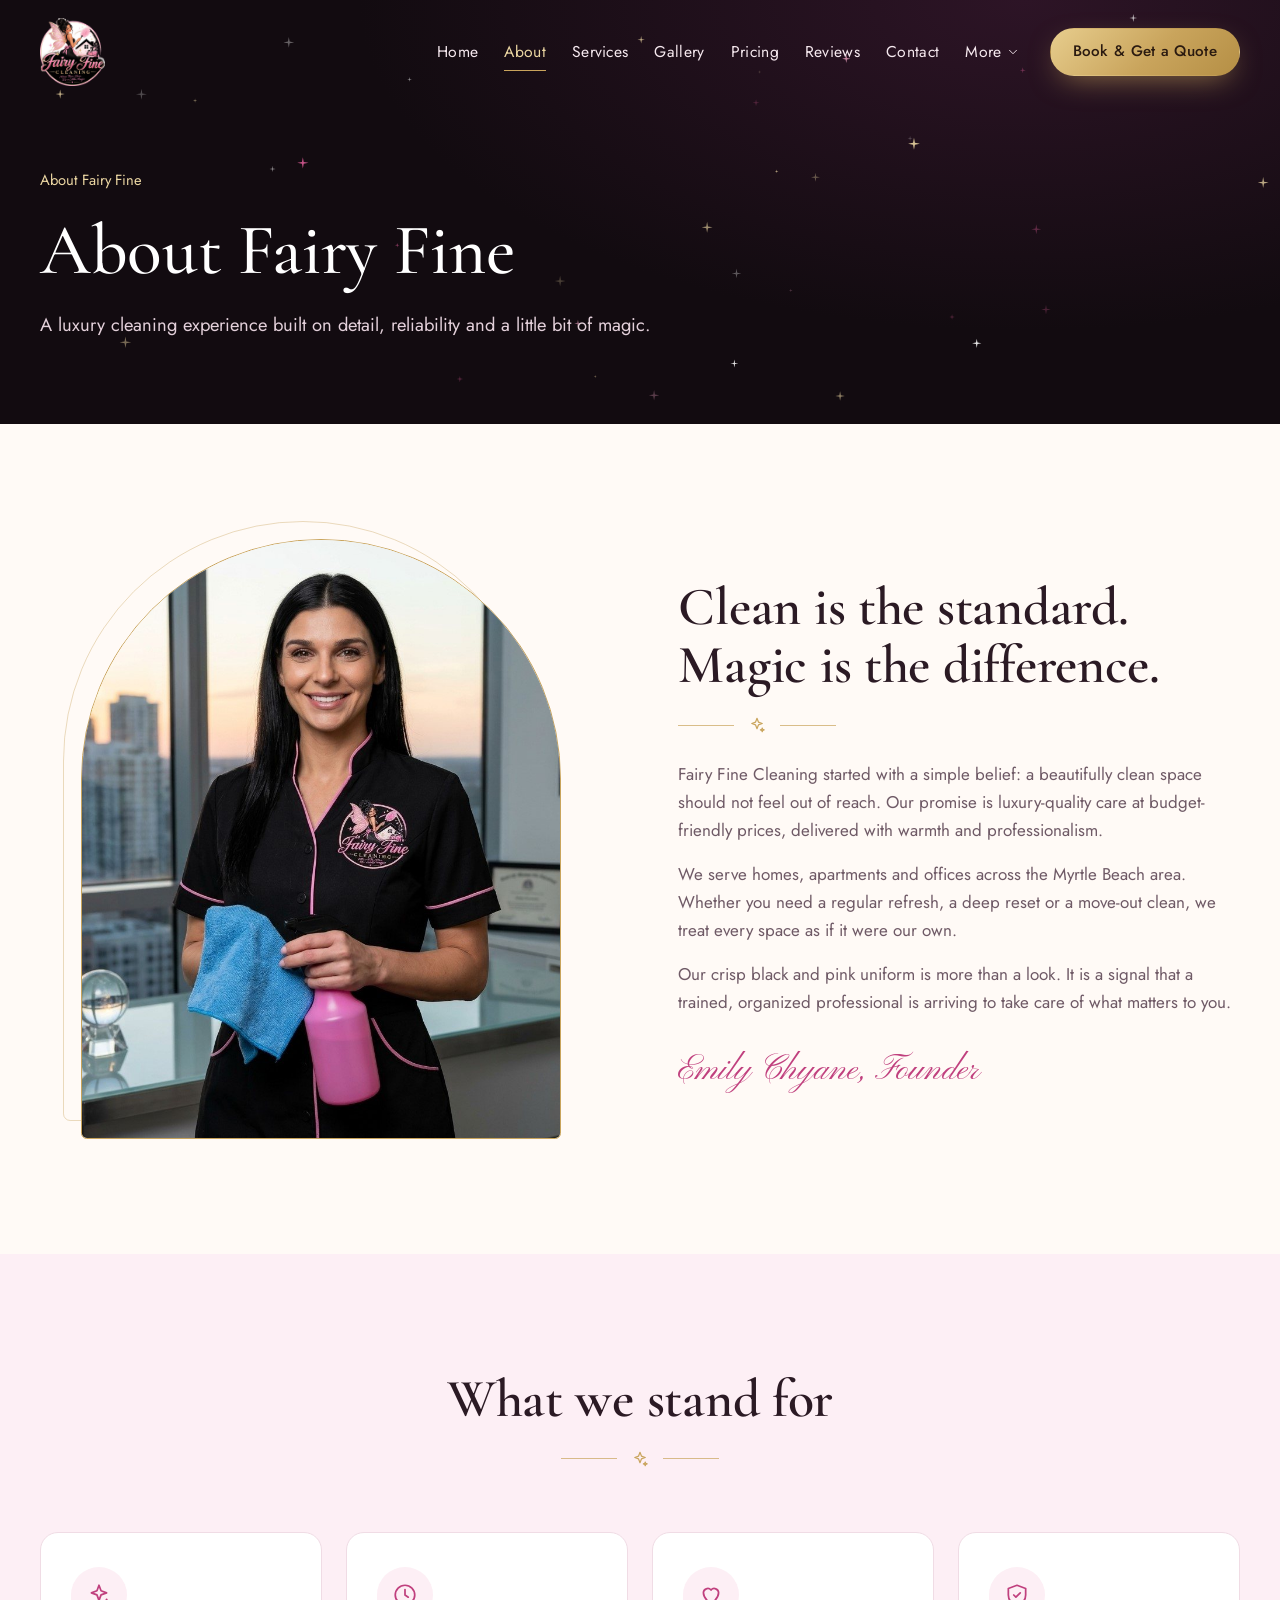
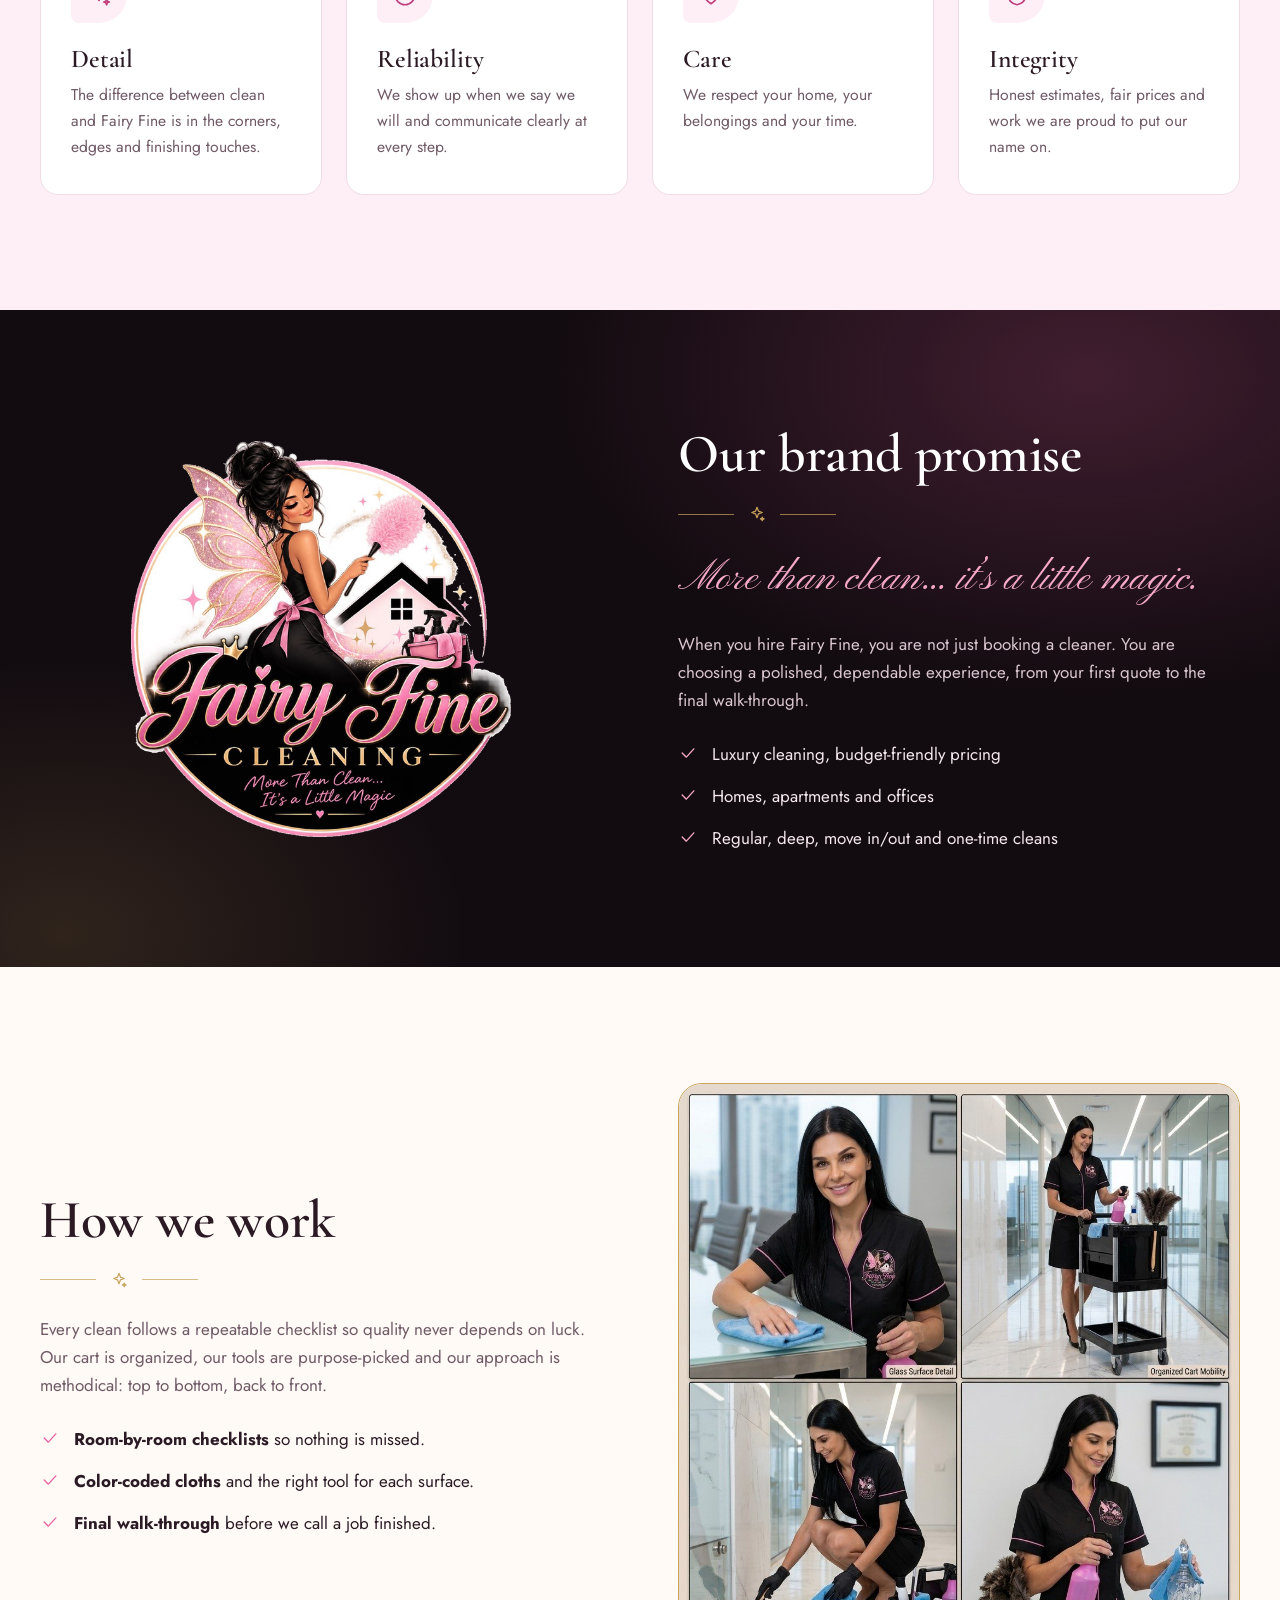
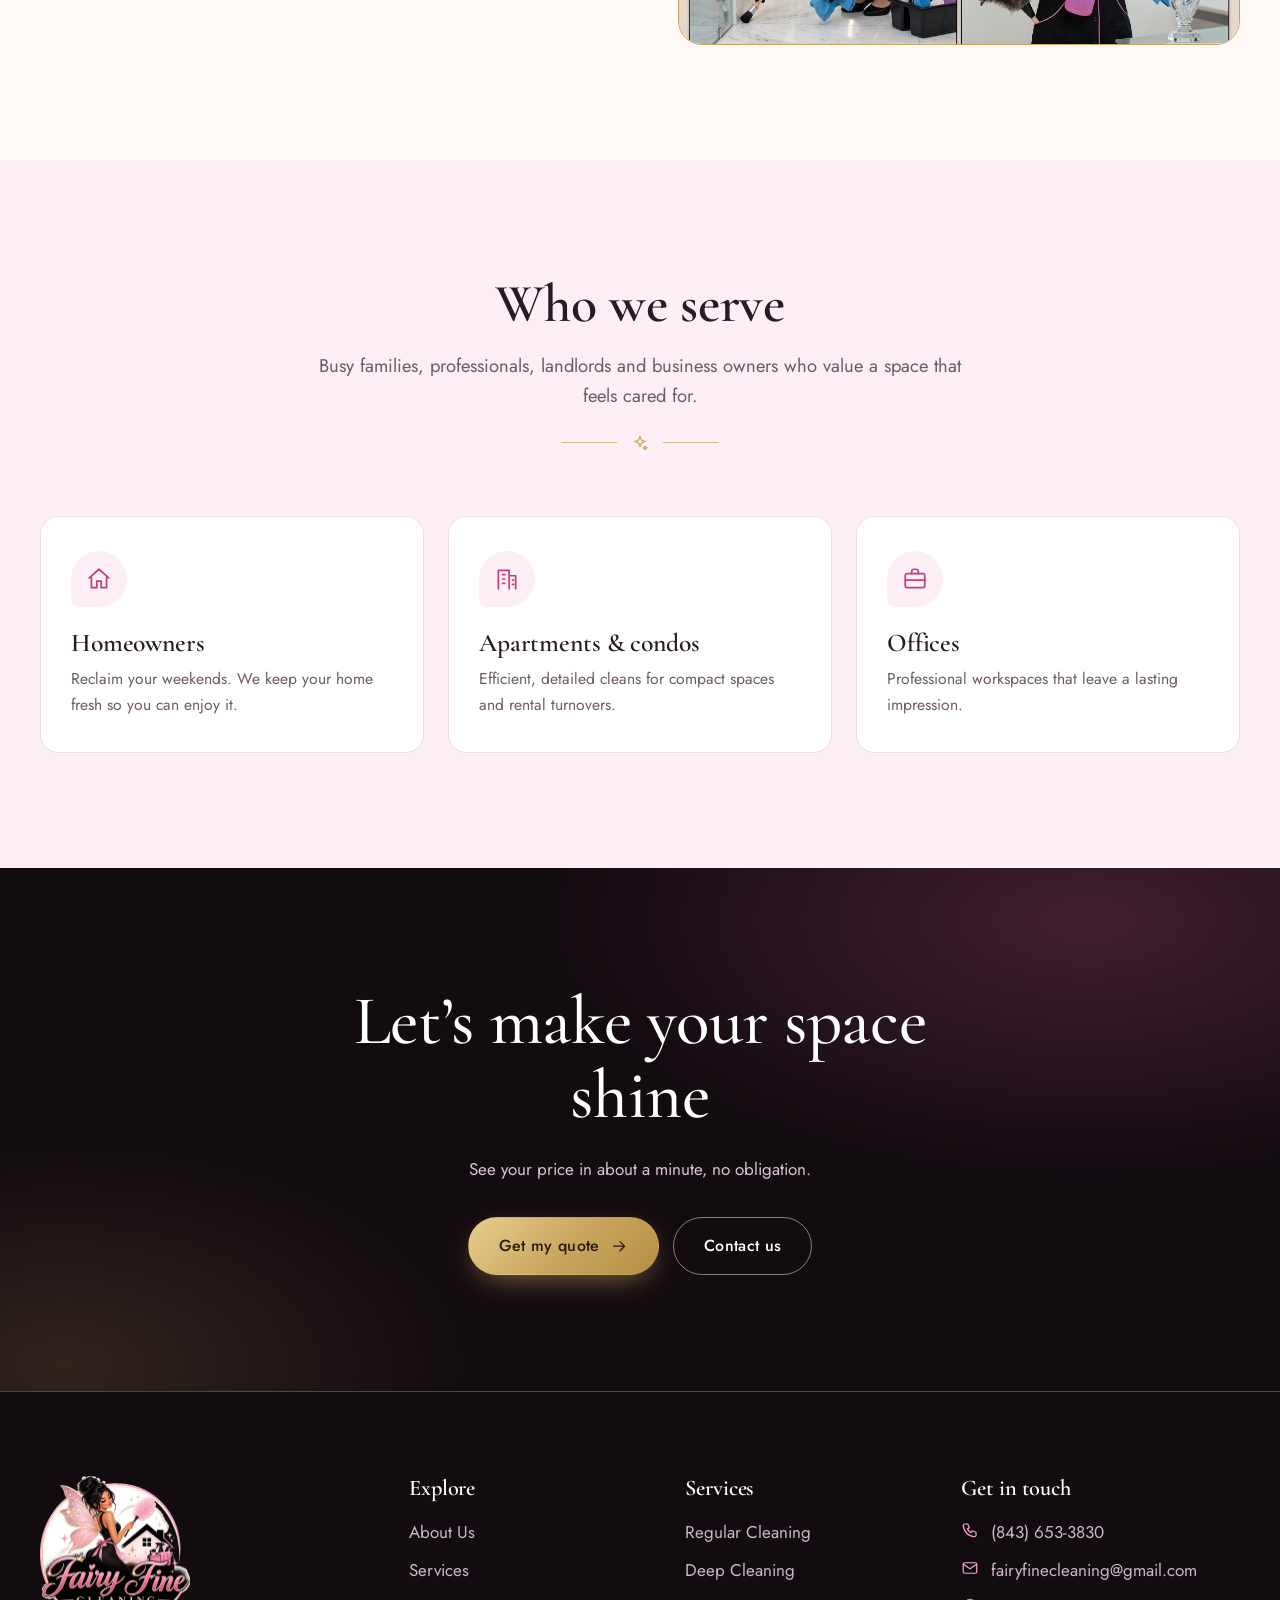
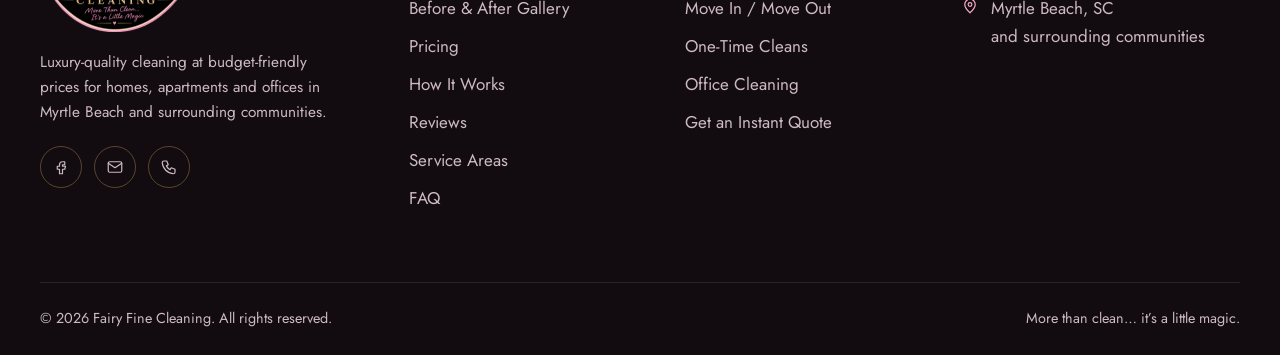
==== about.html @ acd3f6d1 "Built all pages and stles" ====
<!doctype html>
<html lang="en">
  <head>
    <meta charset="utf-8" />
    <meta
      name="viewport"
      content="width=device-width, initial-scale=1"
    />
    <title>
      About Us | Fairy Fine Cleaning, Myrtle Beach
    </title>
    <meta
      name="description"
      content="Meet Fairy Fine Cleaning: a detail-driven, luxury-quality cleaning company serving Myrtle Beach homes, apartments and offices at budget-friendly prices."
    />
    <meta
      name="theme-color"
      content="#120b10"
    />
    <meta
      property="og:title"
      content="About Us | Fairy Fine Cleaning, Myrtle Beach"
    />
    <meta
      property="og:description"
      content="Meet Fairy Fine Cleaning: a detail-driven, luxury-quality cleaning company serving Myrtle Beach homes, apartments and offices at budget-friendly prices."
    />
    <meta
      property="og:type"
      content="website"
    />
    <meta
      property="og:image"
      content="assets/images/logo.png"
    />
    <link
      rel="icon"
      type="image/png"
      href="assets/images/favicon.png"
    />
    <link
      rel="preconnect"
      href="https://fonts.googleapis.com"
    />
    <link
      rel="preconnect"
      href="https://fonts.gstatic.com"
      crossorigin
    />
    <link
      href="https://fonts.googleapis.com/css2?family=Cormorant+Garamond:ital,wght@0,500;0,600;0,700;1,500&family=Jost:wght@300;400;500&family=Pinyon+Script&display=swap"
      rel="stylesheet"
    />
    <link
      rel="stylesheet"
      href="css/styles.css"
    />
    <script>
      document.documentElement.classList.add("js");
    </script>
  </head>
  <body class="page-about">
    <a
      class="skip"
      href="#main"
      >Skip to content</a
    >
    <header class="site-header">
      <div class="container nav-wrap">
        <a
          class="brand"
          href="index.html"
          aria-label="Fairy Fine Cleaning — home"
          ><img
            src="assets/images/logo.png"
            alt="Fairy Fine Cleaning logo"
            width="68"
            height="71"
        /></a>
        <button
          class="nav-toggle"
          aria-expanded="false"
          aria-controls="site-nav"
          aria-label="Open menu"
        >
          <span></span><span></span><span></span>
        </button>
        <nav
          class="nav"
          id="site-nav"
          aria-label="Main"
        >
          <ul class="nav__list">
            <li><a href="index.html">Home</a></li>
            <li>
              <a
                href="about.html"
                aria-current="page"
                >About</a
              >
            </li>
            <li><a href="services.html">Services</a></li>
            <li><a href="gallery.html">Gallery</a></li>
            <li><a href="pricing.html">Pricing</a></li>
            <li><a href="reviews.html">Reviews</a></li>
            <li><a href="contact.html">Contact</a></li>
            <li class="has-sub">
              <button
                class="nav__more-btn"
                type="button"
                aria-haspopup="true"
              >
                More
                <svg
                  class="ico"
                  viewBox="0 0 24 24"
                  fill="none"
                  stroke="currentColor"
                  stroke-width="1.6"
                  stroke-linecap="round"
                  stroke-linejoin="round"
                  aria-hidden="true"
                >
                  <path d="M6 9l6 6 6-6" />
                </svg>
              </button>
              <ul class="submenu">
                <li>
                  <a href="process.html">How It Works</a>
                </li>
                <li>
                  <a href="areas.html">Service Areas</a>
                </li>
                <li><a href="faq.html">FAQ</a></li>
              </ul>
            </li>
          </ul>
          <a
            class="btn btn--gold btn--sm"
            href="book-quote.html"
            >Book &amp; Get a Quote</a
          >
        </nav>
      </div>
    </header>
    <main id="main">
      <section class="page-hero">
        <canvas
          class="sparkles"
          aria-hidden="true"
        ></canvas>
        <div class="container">
          <nav
            class="crumbs"
            aria-label="Breadcrumb"
          >
            <span>About Fairy Fine</span>
          </nav>
          <h1>About Fairy Fine</h1>
          <p>
            A luxury cleaning experience built on detail,
            reliability and a little bit of magic.
          </p>
        </div>
      </section>

      <!-- Story -->
      <section class="section section--ivory">
        <div class="container split">
          <div
            class="arch-wrap"
            data-reveal
          >
            <div class="arch">
              <img
                src="assets/images/ceo-spray.jpg"
                alt="Fairy Fine Cleaning founder smiling, holding a microfiber cloth and spray bottle"
                loading="lazy"
                width="1024"
                height="1024"
              />
            </div>
          </div>
          <div data-reveal>
            <h2>
              Clean is the standard. Magic is the
              difference.
            </h2>
            <div class="flourish">
              <svg
                class="ico"
                viewBox="0 0 24 24"
                fill="none"
                stroke="currentColor"
                stroke-width="1.6"
                stroke-linecap="round"
                stroke-linejoin="round"
                aria-hidden="true"
              >
                <path
                  d="M12 3l1.9 5.1L19 10l-5.1 1.9L12 17l-1.9-5.1L5 10l5.1-1.9L12 3z"
                />
                <path
                  d="M19 16l.7 1.8 1.8.7-1.8.7L19 21l-.7-1.8-1.8-.7 1.8-.7L19 16z"
                />
              </svg>
            </div>
            <div
              class="prose"
              style="margin-top: 26px"
            >
              <p>
                Fairy Fine Cleaning started with a simple
                belief: a beautifully clean space should not
                feel out of reach. Our promise is
                luxury-quality care at budget-friendly
                prices, delivered with warmth and
                professionalism.
              </p>
              <p>
                We serve homes, apartments and offices
                across the Myrtle Beach area. Whether you
                need a regular refresh, a deep reset or a
                move-out clean, we treat every space as if
                it were our own.
              </p>
              <p>
                Our crisp black and pink uniform is more
                than a look. It is a signal that a trained,
                organized professional is arriving to take
                care of what matters to you.
              </p>
            </div>
            <p
              class="script"
              style="
                font-size: 2.2rem;
                color: var(--pink-deep);
                margin-top: 26px;
              "
            >
              Emily Chyane, Founder
            </p>
          </div>
        </div>
      </section>

      <!-- Values -->
      <section class="section section--blush">
        <div class="container">
          <div
            class="section__head section__head--center"
            data-reveal
          >
            <h2>What we stand for</h2>
            <div class="flourish">
              <svg
                class="ico"
                viewBox="0 0 24 24"
                fill="none"
                stroke="currentColor"
                stroke-width="1.6"
                stroke-linecap="round"
                stroke-linejoin="round"
                aria-hidden="true"
              >
                <path
                  d="M12 3l1.9 5.1L19 10l-5.1 1.9L12 17l-1.9-5.1L5 10l5.1-1.9L12 3z"
                />
                <path
                  d="M19 16l.7 1.8 1.8.7-1.8.7L19 21l-.7-1.8-1.8-.7 1.8-.7L19 16z"
                />
              </svg>
            </div>
          </div>
          <div class="grid grid--4">
            <div
              class="card"
              data-reveal
            >
              <div class="icon-chip">
                <svg
                  class="ico"
                  viewBox="0 0 24 24"
                  fill="none"
                  stroke="currentColor"
                  stroke-width="1.6"
                  stroke-linecap="round"
                  stroke-linejoin="round"
                  aria-hidden="true"
                >
                  <path
                    d="M12 3l1.9 5.1L19 10l-5.1 1.9L12 17l-1.9-5.1L5 10l5.1-1.9L12 3z"
                  />
                  <path
                    d="M19 16l.7 1.8 1.8.7-1.8.7L19 21l-.7-1.8-1.8-.7 1.8-.7L19 16z"
                  />
                </svg>
              </div>
              <h3>Detail</h3>
              <p>
                The difference between clean and Fairy Fine
                is in the corners, edges and finishing
                touches.
              </p>
            </div>
            <div
              class="card"
              data-reveal
            >
              <div class="icon-chip">
                <svg
                  class="ico"
                  viewBox="0 0 24 24"
                  fill="none"
                  stroke="currentColor"
                  stroke-width="1.6"
                  stroke-linecap="round"
                  stroke-linejoin="round"
                  aria-hidden="true"
                >
                  <circle
                    cx="12"
                    cy="12"
                    r="9"
                  />
                  <path d="M12 7v5l3 2" />
                </svg>
              </div>
              <h3>Reliability</h3>
              <p>
                We show up when we say we will and
                communicate clearly at every step.
              </p>
            </div>
            <div
              class="card"
              data-reveal
            >
              <div class="icon-chip">
                <svg
                  class="ico"
                  viewBox="0 0 24 24"
                  fill="none"
                  stroke="currentColor"
                  stroke-width="1.6"
                  stroke-linecap="round"
                  stroke-linejoin="round"
                  aria-hidden="true"
                >
                  <path
                    d="M12 20s-7-4.4-7-10a4 4 0 017-2.6A4 4 0 0119 10c0 5.6-7 10-7 10z"
                  />
                </svg>
              </div>
              <h3>Care</h3>
              <p>
                We respect your home, your belongings and
                your time.
              </p>
            </div>
            <div
              class="card"
              data-reveal
            >
              <div class="icon-chip">
                <svg
                  class="ico"
                  viewBox="0 0 24 24"
                  fill="none"
                  stroke="currentColor"
                  stroke-width="1.6"
                  stroke-linecap="round"
                  stroke-linejoin="round"
                  aria-hidden="true"
                >
                  <path
                    d="M12 3l8 3v6c0 5-3.5 8-8 9-4.5-1-8-4-8-9V6l8-3z"
                  />
                  <path d="M9 12l2 2 4-4" />
                </svg>
              </div>
              <h3>Integrity</h3>
              <p>
                Honest estimates, fair prices and work we
                are proud to put our name on.
              </p>
            </div>
          </div>
        </div>
      </section>

      <!-- Promise banner -->
      <section class="section section--dark section--glow">
        <div
          class="container split"
          style="position: relative"
        >
          <div
            data-reveal
            style="text-align: center"
          >
            <img
              src="assets/images/logo.png"
              alt="Fairy Fine Cleaning logo"
              style="
                width: min(380px, 80%);
                margin-inline: auto;
              "
              loading="lazy"
            />
          </div>
          <div data-reveal>
            <h2>Our brand promise</h2>
            <div class="flourish">
              <svg
                class="ico"
                viewBox="0 0 24 24"
                fill="none"
                stroke="currentColor"
                stroke-width="1.6"
                stroke-linecap="round"
                stroke-linejoin="round"
                aria-hidden="true"
              >
                <path
                  d="M12 3l1.9 5.1L19 10l-5.1 1.9L12 17l-1.9-5.1L5 10l5.1-1.9L12 3z"
                />
                <path
                  d="M19 16l.7 1.8 1.8.7-1.8.7L19 21l-.7-1.8-1.8-.7 1.8-.7L19 16z"
                />
              </svg>
            </div>
            <p
              class="script"
              style="
                font-size: 2.6rem;
                color: var(--rose);
                margin: 22px 0 16px;
              "
            >
              More than clean… it’s a little magic.
            </p>
            <div class="prose">
              <p>
                When you hire Fairy Fine, you are not just
                booking a cleaner. You are choosing a
                polished, dependable experience, from your
                first quote to the final walk-through.
              </p>
            </div>
            <ul class="ticks">
              <li>
                <svg
                  class="ico"
                  viewBox="0 0 24 24"
                  fill="none"
                  stroke="currentColor"
                  stroke-width="1.6"
                  stroke-linecap="round"
                  stroke-linejoin="round"
                  aria-hidden="true"
                >
                  <path d="M5 12l5 5 9-10" /></svg
                ><span
                  >Luxury cleaning, budget-friendly
                  pricing</span
                >
              </li>
              <li>
                <svg
                  class="ico"
                  viewBox="0 0 24 24"
                  fill="none"
                  stroke="currentColor"
                  stroke-width="1.6"
                  stroke-linecap="round"
                  stroke-linejoin="round"
                  aria-hidden="true"
                >
                  <path d="M5 12l5 5 9-10" /></svg
                ><span>Homes, apartments and offices</span>
              </li>
              <li>
                <svg
                  class="ico"
                  viewBox="0 0 24 24"
                  fill="none"
                  stroke="currentColor"
                  stroke-width="1.6"
                  stroke-linecap="round"
                  stroke-linejoin="round"
                  aria-hidden="true"
                >
                  <path d="M5 12l5 5 9-10" /></svg
                ><span
                  >Regular, deep, move in/out and one-time
                  cleans</span
                >
              </li>
            </ul>
          </div>
        </div>
      </section>

      <!-- Standards -->
      <section class="section section--ivory">
        <div class="container split">
          <div data-reveal>
            <h2>How we work</h2>
            <div class="flourish">
              <svg
                class="ico"
                viewBox="0 0 24 24"
                fill="none"
                stroke="currentColor"
                stroke-width="1.6"
                stroke-linecap="round"
                stroke-linejoin="round"
                aria-hidden="true"
              >
                <path
                  d="M12 3l1.9 5.1L19 10l-5.1 1.9L12 17l-1.9-5.1L5 10l5.1-1.9L12 3z"
                />
                <path
                  d="M19 16l.7 1.8 1.8.7-1.8.7L19 21l-.7-1.8-1.8-.7 1.8-.7L19 16z"
                />
              </svg>
            </div>
            <div
              class="prose"
              style="margin-top: 26px"
            >
              <p>
                Every clean follows a repeatable checklist
                so quality never depends on luck. Our cart
                is organized, our tools are purpose-picked
                and our approach is methodical: top to
                bottom, back to front.
              </p>
            </div>
            <ul class="ticks">
              <li>
                <svg
                  class="ico"
                  viewBox="0 0 24 24"
                  fill="none"
                  stroke="currentColor"
                  stroke-width="1.6"
                  stroke-linecap="round"
                  stroke-linejoin="round"
                  aria-hidden="true"
                >
                  <path d="M5 12l5 5 9-10" /></svg
                ><span
                  ><b>Room-by-room checklists</b> so nothing
                  is missed.</span
                >
              </li>
              <li>
                <svg
                  class="ico"
                  viewBox="0 0 24 24"
                  fill="none"
                  stroke="currentColor"
                  stroke-width="1.6"
                  stroke-linecap="round"
                  stroke-linejoin="round"
                  aria-hidden="true"
                >
                  <path d="M5 12l5 5 9-10" /></svg
                ><span
                  ><b>Color-coded cloths</b> and the right
                  tool for each surface.</span
                >
              </li>
              <li>
                <svg
                  class="ico"
                  viewBox="0 0 24 24"
                  fill="none"
                  stroke="currentColor"
                  stroke-width="1.6"
                  stroke-linecap="round"
                  stroke-linejoin="round"
                  aria-hidden="true"
                >
                  <path d="M5 12l5 5 9-10" /></svg
                ><span
                  ><b>Final walk-through</b> before we call
                  a job finished.</span
                >
              </li>
            </ul>
          </div>
          <div data-reveal>
            <img
              src="assets/images/team-grid.jpg"
              alt="The Fairy Fine team detailing glass, floors and decor"
              loading="lazy"
              width="1024"
              height="562"
              style="
                border-radius: 24px;
                border: 1px solid var(--gold);
              "
            />
          </div>
        </div>
      </section>

      <!-- Who we serve -->
      <section class="section section--blush">
        <div class="container">
          <div
            class="section__head section__head--center"
            data-reveal
          >
            <h2>Who we serve</h2>
            <p class="lead">
              Busy families, professionals, landlords and
              business owners who value a space that feels
              cared for.
            </p>
            <div class="flourish">
              <svg
                class="ico"
                viewBox="0 0 24 24"
                fill="none"
                stroke="currentColor"
                stroke-width="1.6"
                stroke-linecap="round"
                stroke-linejoin="round"
                aria-hidden="true"
              >
                <path
                  d="M12 3l1.9 5.1L19 10l-5.1 1.9L12 17l-1.9-5.1L5 10l5.1-1.9L12 3z"
                />
                <path
                  d="M19 16l.7 1.8 1.8.7-1.8.7L19 21l-.7-1.8-1.8-.7 1.8-.7L19 16z"
                />
              </svg>
            </div>
          </div>
          <div class="grid grid--3">
            <div
              class="card"
              data-reveal
            >
              <div class="icon-chip">
                <svg
                  class="ico"
                  viewBox="0 0 24 24"
                  fill="none"
                  stroke="currentColor"
                  stroke-width="1.6"
                  stroke-linecap="round"
                  stroke-linejoin="round"
                  aria-hidden="true"
                >
                  <path
                    d="M3 11l9-8 9 8M5 10v10h5v-6h4v6h5V10"
                  />
                </svg>
              </div>
              <h3>Homeowners</h3>
              <p>
                Reclaim your weekends. We keep your home
                fresh so you can enjoy it.
              </p>
            </div>
            <div
              class="card"
              data-reveal
            >
              <div class="icon-chip">
                <svg
                  class="ico"
                  viewBox="0 0 24 24"
                  fill="none"
                  stroke="currentColor"
                  stroke-width="1.6"
                  stroke-linecap="round"
                  stroke-linejoin="round"
                  aria-hidden="true"
                >
                  <path
                    d="M4 21V4h10v17M14 9h6v12M8 8h2M8 12h2M8 16h2M17 13h1M17 17h1"
                  />
                </svg>
              </div>
              <h3>Apartments &amp; condos</h3>
              <p>
                Efficient, detailed cleans for compact
                spaces and rental turnovers.
              </p>
            </div>
            <div
              class="card"
              data-reveal
            >
              <div class="icon-chip">
                <svg
                  class="ico"
                  viewBox="0 0 24 24"
                  fill="none"
                  stroke="currentColor"
                  stroke-width="1.6"
                  stroke-linecap="round"
                  stroke-linejoin="round"
                  aria-hidden="true"
                >
                  <rect
                    x="3"
                    y="7"
                    width="18"
                    height="13"
                    rx="2"
                  />
                  <path
                    d="M9 7V5a2 2 0 012-2h2a2 2 0 012 2v2M3 13h18"
                  />
                </svg>
              </div>
              <h3>Offices</h3>
              <p>
                Professional workspaces that leave a lasting
                impression.
              </p>
            </div>
          </div>
        </div>
      </section>

      <section
        class="section section--dark section--glow cta-band"
      >
        <div
          class="container"
          style="position: relative"
          data-reveal
        >
          <h2>Let’s make your space shine</h2>
          <p>
            See your price in about a minute, no obligation.
          </p>
          <div class="row-btns">
            <a
              class="btn btn--gold"
              href="book-quote.html"
              >Get my quote
              <svg
                class="ico"
                viewBox="0 0 24 24"
                fill="none"
                stroke="currentColor"
                stroke-width="1.6"
                stroke-linecap="round"
                stroke-linejoin="round"
                aria-hidden="true"
              >
                <path d="M5 12h14M13 6l6 6-6 6" /></svg></a
            ><a
              class="btn btn--ghost"
              href="contact.html"
              >Contact us</a
            >
          </div>
        </div>
      </section>
    </main>
    <footer class="site-footer">
      <div class="container footer-grid">
        <div class="footer-brand">
          <img
            src="assets/images/logo.png"
            alt="Fairy Fine Cleaning"
            loading="lazy"
          />
          <p>
            Luxury-quality cleaning at budget-friendly
            prices for homes, apartments and offices in
            Myrtle Beach and surrounding communities.
          </p>
          <div class="social">
            <a
              href="https://www.facebook.com/"
              aria-label="Fairy Fine Cleaning on Facebook"
              target="_blank"
              rel="noopener"
              ><svg
                class="ico"
                viewBox="0 0 24 24"
                fill="none"
                stroke="currentColor"
                stroke-width="1.6"
                stroke-linecap="round"
                stroke-linejoin="round"
                aria-hidden="true"
              >
                <path
                  d="M14 9h3V5h-3a4 4 0 00-4 4v2H7v4h3v6h4v-6h3l1-4h-4V9z"
                /></svg></a
            ><a
              href="mailto:fairyfinecleaning@gmail.com"
              aria-label="Email us"
              ><svg
                class="ico"
                viewBox="0 0 24 24"
                fill="none"
                stroke="currentColor"
                stroke-width="1.6"
                stroke-linecap="round"
                stroke-linejoin="round"
                aria-hidden="true"
              >
                <rect
                  x="3"
                  y="5"
                  width="18"
                  height="14"
                  rx="2"
                />
                <path d="M3 7l9 6 9-6" /></svg></a
            ><a
              href="tel:+18436533830"
              aria-label="Call us"
              ><svg
                class="ico"
                viewBox="0 0 24 24"
                fill="none"
                stroke="currentColor"
                stroke-width="1.6"
                stroke-linecap="round"
                stroke-linejoin="round"
                aria-hidden="true"
              >
                <path
                  d="M5 4h4l2 5-2.5 1.5a11 11 0 005 5L15 13l5 2v4a2 2 0 01-2 2A16 16 0 013 6a2 2 0 012-2z"
                /></svg
            ></a>
          </div>
        </div>
        <div>
          <h4>Explore</h4>
          <ul>
            <li><a href="about.html">About Us</a></li>
            <li><a href="services.html">Services</a></li>
            <li>
              <a href="gallery.html"
                >Before &amp; After Gallery</a
              >
            </li>
            <li><a href="pricing.html">Pricing</a></li>
            <li><a href="process.html">How It Works</a></li>
            <li><a href="reviews.html">Reviews</a></li>
            <li><a href="areas.html">Service Areas</a></li>
            <li><a href="faq.html">FAQ</a></li>
          </ul>
        </div>
        <div>
          <h4>Services</h4>
          <ul>
            <li>
              <a href="services.html#regular"
                >Regular Cleaning</a
              >
            </li>
            <li>
              <a href="services.html#deep">Deep Cleaning</a>
            </li>
            <li>
              <a href="services.html#move"
                >Move In / Move Out</a
              >
            </li>
            <li>
              <a href="services.html#onetime"
                >One-Time Cleans</a
              >
            </li>
            <li>
              <a href="services.html#office"
                >Office Cleaning</a
              >
            </li>
            <li>
              <a href="book-quote.html"
                >Get an Instant Quote</a
              >
            </li>
          </ul>
        </div>
        <div>
          <h4>Get in touch</h4>
          <ul class="footer-contact">
            <li>
              <svg
                class="ico"
                viewBox="0 0 24 24"
                fill="none"
                stroke="currentColor"
                stroke-width="1.6"
                stroke-linecap="round"
                stroke-linejoin="round"
                aria-hidden="true"
              >
                <path
                  d="M5 4h4l2 5-2.5 1.5a11 11 0 005 5L15 13l5 2v4a2 2 0 01-2 2A16 16 0 013 6a2 2 0 012-2z"
                /></svg
              ><a href="tel:+18436533830">(843) 653-3830</a>
            </li>
            <li>
              <svg
                class="ico"
                viewBox="0 0 24 24"
                fill="none"
                stroke="currentColor"
                stroke-width="1.6"
                stroke-linecap="round"
                stroke-linejoin="round"
                aria-hidden="true"
              >
                <rect
                  x="3"
                  y="5"
                  width="18"
                  height="14"
                  rx="2"
                />
                <path d="M3 7l9 6 9-6" /></svg
              ><a href="mailto:fairyfinecleaning@gmail.com"
                >fairyfinecleaning@gmail.com</a
              >
            </li>
            <li>
              <svg
                class="ico"
                viewBox="0 0 24 24"
                fill="none"
                stroke="currentColor"
                stroke-width="1.6"
                stroke-linecap="round"
                stroke-linejoin="round"
                aria-hidden="true"
              >
                <path
                  d="M12 21s7-6.2 7-11a7 7 0 10-14 0c0 4.8 7 11 7 11z"
                />
                <circle
                  cx="12"
                  cy="10"
                  r="2.5"
                /></svg
              ><span
                >Myrtle Beach, SC<br />and surrounding
                communities</span
              >
            </li>
          </ul>
        </div>
      </div>
      <div class="container footer-bottom">
        <span
          >© <span data-year>2026</span> Fairy Fine
          Cleaning. All rights reserved.</span
        ><span>More than clean… it’s a little magic.</span>
      </div>
    </footer>
    <div class="mobile-cta">
      <a
        class="m-call"
        href="tel:+18436533830"
        >Call us</a
      ><a
        class="m-book"
        href="book-quote.html"
        >Get a quote</a
      >
    </div>
    <script src="js/config.js"></script>
    <script src="js/pricing.js"></script>
    <script src="js/main.js"></script>
    <script src="js/hero.js"></script>
  </body>
</html>
---- css/styles.css ----
/* ==========================================================
   FAIRY FINE CLEANING — luxury design system
   Palette taken from the logo: noir, rose pink, champagne gold
   ========================================================== */
:root {
  --noir: #120b10;
  --plum: #1d111a;
  --plum-2: #2b1824;
  --pink: #e8629f;
  --pink-deep: #c0407e;
  --rose: #f6a9c8;
  --blush: #fdeff5;
  --ivory: #fffaf6;
  --gold: #c9a45c;
  --gold-lt: #ecd7a3;
  --ink: #2b1a24;
  --muted: #6f5a66;
  --line: rgba(201, 164, 92, 0.38);
  --f-display:
    "Cormorant Garamond", Georgia, "Times New Roman", serif;
  --f-body:
    "Jost", system-ui, -apple-system, "Segoe UI", sans-serif;
  --f-script: "Pinyon Script", "Brush Script MT", cursive;
  --ease: cubic-bezier(0.2, 0.7, 0.2, 1);
  --radius: 18px;
  --wrap: 1200px;
}

*,
*::before,
*::after {
  box-sizing: border-box;
}
html {
  scroll-behavior: smooth;
  -webkit-text-size-adjust: 100%;
}
body {
  margin: 0;
  font-family: var(--f-body);
  font-size: 17px;
  line-height: 1.65;
  color: var(--ink);
  background: var(--ivory);
  -webkit-font-smoothing: antialiased;
  overflow-x: hidden;
}
body.menu-open {
  overflow: hidden;
}
img,
svg {
  max-width: 100%;
  display: block;
}
a {
  color: inherit;
  text-decoration: none;
}
button,
input,
select,
textarea {
  font: inherit;
  color: inherit;
}
ul,
ol {
  margin: 0;
  padding: 0;
  list-style: none;
}
h1,
h2,
h3,
h4,
p {
  margin: 0;
}
:focus-visible {
  outline: 2px solid var(--gold);
  outline-offset: 3px;
  border-radius: 4px;
}
.skip {
  position: absolute;
  left: -999px;
  top: 8px;
  background: var(--gold);
  color: var(--noir);
  padding: 10px 16px;
  z-index: 300;
  border-radius: 8px;
}
.skip:focus {
  left: 8px;
}
.ico {
  width: 1.35em;
  height: 1.35em;
  flex: none;
}

h1,
h2,
h3,
h4 {
  font-family: var(--f-display);
  font-weight: 600;
  line-height: 1.08;
  letter-spacing: -0.005em;
}
h2 {
  font-size: clamp(2.1rem, 4.2vw, 3.4rem);
}
h3 {
  font-size: clamp(1.4rem, 2vw, 1.75rem);
}
.script {
  font-family: var(--f-script);
  font-weight: 400;
}
.lead {
  font-size: 1.15rem;
  color: var(--muted);
  max-width: 60ch;
}
.container {
  width: min(var(--wrap), 100% - 48px);
  margin-inline: auto;
}

/* ---------- Sections ---------- */
.section {
  padding: clamp(72px, 9vw, 128px) 0;
  position: relative;
}
.section--ivory {
  background: var(--ivory);
}
.section--blush {
  background: var(--blush);
}
.section--dark {
  background: var(--noir);
  color: #f4e8ee;
}
.section--dark .lead,
.section--dark p {
  color: #d9c6d0;
}
.section--dark h2,
.section--dark h3 {
  color: #fff;
}
.section--glow::before {
  content: "";
  position: absolute;
  inset: 0;
  pointer-events: none;
  background:
    radial-gradient(
      60% 70% at 85% 10%,
      rgba(232, 98, 159, 0.22),
      transparent 70%
    ),
    radial-gradient(
      45% 60% at 5% 95%,
      rgba(201, 164, 92, 0.16),
      transparent 70%
    );
}
.section__head {
  max-width: 760px;
  margin-bottom: clamp(36px, 5vw, 64px);
}
.section__head--center {
  margin-inline: auto;
  text-align: center;
}
.section__head--center .lead {
  margin-inline: auto;
}
.section__head h2 + p {
  margin-top: 18px;
}
.flourish {
  display: flex;
  align-items: center;
  gap: 14px;
  margin: 22px 0 0;
  color: var(--gold);
}
.flourish::before,
.flourish::after {
  content: "";
  height: 1px;
  width: 56px;
  background: var(--gold);
  opacity: 0.7;
}
.section__head--center .flourish {
  justify-content: center;
}
.flourish .ico {
  width: 18px;
  height: 18px;
}

/* ---------- Buttons ---------- */
.btn {
  display: inline-flex;
  align-items: center;
  justify-content: center;
  gap: 10px;
  cursor: pointer;
  border: 1px solid transparent;
  padding: 15px 30px;
  border-radius: 999px;
  font-weight: 500;
  letter-spacing: 0.02em;
  font-size: 1rem;
  transition:
    transform 0.3s var(--ease),
    box-shadow 0.3s var(--ease),
    background 0.3s,
    color 0.3s,
    border-color 0.3s;
}
.btn .ico {
  width: 1.15em;
  height: 1.15em;
}
.btn:hover {
  transform: translateY(-2px);
}
.btn--gold {
  background: linear-gradient(
    135deg,
    #e7cd8d,
    var(--gold) 55%,
    #b58f45
  );
  color: #2a1a10;
  box-shadow: 0 10px 30px -10px rgba(201, 164, 92, 0.7);
}
.btn--gold:hover {
  box-shadow: 0 16px 36px -10px rgba(201, 164, 92, 0.9);
}
.btn--pink {
  background: var(--pink);
  color: #fff;
  box-shadow: 0 10px 30px -10px rgba(232, 98, 159, 0.8);
}
.btn--pink:hover {
  background: var(--pink-deep);
}
.btn--ghost {
  border-color: rgba(246, 233, 239, 0.5);
  color: #fff;
  background: transparent;
}
.btn--ghost:hover {
  border-color: var(--gold-lt);
  color: var(--gold-lt);
}
.btn--line {
  border-color: var(--ink);
  color: var(--ink);
  background: transparent;
}
.btn--line:hover {
  background: var(--ink);
  color: #fff;
}
.btn--sm {
  padding: 10px 22px;
  font-size: 0.95rem;
}
.btn[disabled] {
  opacity: 0.6;
  cursor: progress;
  transform: none;
}
.link-arrow {
  display: inline-flex;
  align-items: center;
  gap: 8px;
  font-weight: 500;
  border-bottom: 1px solid currentColor;
  padding-bottom: 2px;
}
.link-arrow .ico {
  width: 1.1em;
  height: 1.1em;
  transition: transform 0.3s var(--ease);
}
.link-arrow:hover .ico {
  transform: translateX(4px);
}

/* ---------- Header ---------- */
.site-header {
  position: fixed;
  inset: 0 0 auto 0;
  z-index: 100;
  padding: 18px 0;
  transition:
    background 0.4s,
    padding 0.4s,
    box-shadow 0.4s;
}
.site-header.is-solid {
  background: rgba(18, 11, 16, 0.94);
  backdrop-filter: blur(14px);
  -webkit-backdrop-filter: blur(14px);
  padding: 8px 0;
  box-shadow: 0 1px 0 var(--line);
}
.nav-wrap {
  display: flex;
  align-items: center;
  justify-content: space-between;
  gap: 24px;
}
.brand img {
  height: 68px;
  width: auto;
  transition: height 0.4s;
}
.is-solid .brand img {
  height: 56px;
}
.nav {
  display: flex;
  align-items: center;
  gap: 30px;
}
.nav__list {
  display: flex;
  align-items: center;
  gap: 26px;
}
.nav__list > li {
  position: relative;
}
.nav__list a,
.nav__more-btn {
  color: #f6e9ef;
  font-size: 0.98rem;
  letter-spacing: 0.02em;
  padding: 8px 0;
  position: relative;
  background: none;
  border: 0;
  cursor: pointer;
  display: inline-flex;
  align-items: center;
  gap: 4px;
}
.nav__list a::after {
  content: "";
  position: absolute;
  left: 0;
  right: 0;
  bottom: 2px;
  height: 1px;
  background: var(--gold);
  transform: scaleX(0);
  transform-origin: left;
  transition: transform 0.35s var(--ease);
}
.nav__list a:hover,
.nav__more-btn:hover,
.nav__list a[aria-current="page"] {
  color: var(--gold-lt);
}
.nav__list a:hover::after,
.nav__list a[aria-current="page"]::after {
  transform: scaleX(1);
}
.nav__more-btn .ico {
  width: 14px;
  height: 14px;
}
.submenu {
  position: absolute;
  top: 100%;
  left: -18px;
  min-width: 210px;
  background: var(--plum);
  border: 1px solid var(--line);
  border-radius: 14px;
  padding: 10px;
  opacity: 0;
  visibility: hidden;
  transform: translateY(8px);
  transition: all 0.3s var(--ease);
}
.has-sub:hover .submenu,
.has-sub:focus-within .submenu {
  opacity: 1;
  visibility: visible;
  transform: none;
}
.submenu a {
  display: block;
  padding: 10px 14px;
  border-radius: 8px;
}
.submenu a::after {
  display: none;
}
.submenu a:hover {
  background: rgba(255, 255, 255, 0.06);
}
.nav-toggle {
  display: none;
  width: 46px;
  height: 46px;
  border-radius: 50%;
  border: 1px solid var(--line);
  background: transparent;
  cursor: pointer;
  position: relative;
  z-index: 120;
}
.nav-toggle span {
  position: absolute;
  left: 13px;
  right: 13px;
  height: 1.5px;
  background: #fff;
  transition:
    transform 0.35s var(--ease),
    opacity 0.2s;
}
.nav-toggle span:nth-child(1) {
  top: 17px;
}
.nav-toggle span:nth-child(2) {
  top: 22px;
}
.nav-toggle span:nth-child(3) {
  top: 27px;
}
.nav-toggle[aria-expanded="true"] span:nth-child(1) {
  transform: translateY(5px) rotate(45deg);
}
.nav-toggle[aria-expanded="true"] span:nth-child(2) {
  opacity: 0;
}
.nav-toggle[aria-expanded="true"] span:nth-child(3) {
  transform: translateY(-5px) rotate(-45deg);
}

@media (max-width: 1080px) {
  .nav-toggle {
    display: block;
  }
  .nav {
    position: fixed;
    inset: 0;
    background: var(--noir);
    flex-direction: column;
    justify-content: center;
    gap: 28px;
    padding: 90px 24px 40px;
    overflow-y: auto;
    opacity: 0;
    visibility: hidden;
    transition:
      opacity 0.4s,
      visibility 0.4s;
    z-index: 110;
  }
  .nav.is-open {
    opacity: 1;
    visibility: visible;
  }
  .nav__list {
    flex-direction: column;
    gap: 6px;
    text-align: center;
  }
  .nav__list a,
  .nav__more-btn {
    font-family: var(--f-display);
    font-size: 1.7rem;
  }
  .nav__more-btn {
    display: none;
  }
  .submenu {
    position: static;
    opacity: 1;
    visibility: visible;
    transform: none;
    background: none;
    border: 0;
    padding: 0;
    min-width: 0;
  }
  .submenu a {
    padding: 8px 0;
  }
}

/* ---------- Hero ---------- */
.hero {
  position: relative;
  min-height: 100svh;
  display: flex;
  align-items: center;
  background: radial-gradient(
    90% 80% at 75% 30%,
    #2d1426 0%,
    var(--noir) 62%
  );
  color: #fff;
  overflow: hidden;
  padding: 130px 0 90px;
  isolation: isolate;
}
.sparkles {
  position: absolute;
  inset: 0;
  z-index: 0;
}
.hero__glow {
  position: absolute;
  width: 62vw;
  height: 62vw;
  max-width: 820px;
  max-height: 820px;
  right: -12vw;
  top: 4vh;
  background: radial-gradient(
    circle,
    rgba(232, 98, 159, 0.32),
    transparent 65%
  );
  filter: blur(30px);
  animation: breathe 7s ease-in-out infinite;
  z-index: 0;
}
@keyframes breathe {
  50% {
    transform: scale(1.12);
    opacity: 0.75;
  }
}
.hero__grid {
  position: relative;
  z-index: 2;
  display: grid;
  grid-template-columns: 1.08fr 0.92fr;
  gap: clamp(32px, 5vw, 80px);
  align-items: center;
}
.hero__script {
  font-family: var(--f-script);
  font-size: clamp(1.7rem, 3vw, 2.4rem);
  color: var(--rose);
  margin-bottom: 14px;
  animation: fadeUp 1s 0.1s both var(--ease);
}
.hero__title {
  font-size: clamp(2.9rem, 6.4vw, 5.6rem);
  font-weight: 500;
  line-height: 1.02;
}
.hero__title .line {
  display: block;
}
.split-word {
  display: inline-block;
  overflow: hidden;
  vertical-align: top;
  padding-bottom: 0.12em;
  margin-bottom: -0.12em;
}
.split-word > span {
  display: inline-block;
  transform: translateY(110%);
  transition: transform 1s var(--ease);
}
.is-split-in .split-word > span {
  transform: none;
}
.rotator {
  display: inline-block;
  position: relative;
  height: 1.15em;
  vertical-align: top;
  font-family: var(--f-script);
  font-weight: 400;
  color: var(--rose);
  font-size: 1.12em;
  text-shadow: 0 0 40px rgba(232, 98, 159, 0.55);
  animation: fadeUp 1s 0.75s both var(--ease);
}
.rotator__word {
  position: absolute;
  left: 0;
  top: 0;
  white-space: nowrap;
  opacity: 0;
  transform: translateY(60%) rotateX(-40deg);
  filter: blur(6px);
  transition: all 0.7s var(--ease);
}
.rotator__word.is-active {
  opacity: 1;
  transform: none;
  filter: none;
}
.rotator__word.is-leaving {
  opacity: 0;
  transform: translateY(-60%) rotateX(40deg);
  filter: blur(6px);
}
.hero__lead {
  margin-top: 26px;
  font-size: clamp(1.05rem, 1.5vw, 1.25rem);
  color: #e8d6df;
  max-width: 52ch;
  animation: fadeUp 1s 1s both var(--ease);
}
.hero__cta {
  margin-top: 34px;
  display: flex;
  flex-wrap: wrap;
  gap: 14px;
  animation: fadeUp 1s 1.15s both var(--ease);
}
.hero__proof {
  margin-top: 38px;
  display: flex;
  flex-wrap: wrap;
  gap: 14px 30px;
  color: var(--gold-lt);
  font-size: 0.95rem;
  animation: fadeUp 1s 1.3s both var(--ease);
}
.hero__proof li {
  display: flex;
  align-items: center;
  gap: 9px;
}
.hero__proof .ico {
  width: 16px;
  height: 16px;
  color: var(--rose);
}
@keyframes fadeUp {
  from {
    opacity: 0;
    transform: translateY(24px);
  }
  to {
    opacity: 1;
    transform: none;
  }
}

.hero__visual {
  position: relative;
  justify-self: center;
  width: min(460px, 86vw);
  aspect-ratio: 4 / 5;
  transform: perspective(1100px) rotateX(var(--rx, 0deg))
    rotateY(var(--ry, 0deg))
    translate(var(--tx, 0), var(--ty, 0));
  transition: transform 0.25s ease-out;
  animation: fadeUp 1.2s 0.35s both var(--ease);
}
.hero__arch {
  position: absolute;
  inset: 0;
  border-radius: 999px 999px 26px 26px;
  overflow: hidden;
  border: 1px solid var(--gold);
  box-shadow:
    0 40px 90px -30px rgba(232, 98, 159, 0.55),
    0 0 0 10px rgba(255, 255, 255, 0.03);
}
.hero__arch img {
  width: 100%;
  height: 100%;
  object-fit: cover;
  object-position: 50% 18%;
  transform: scale(1.04);
  animation: slowzoom 14s ease-in-out infinite alternate;
}
@keyframes slowzoom {
  to {
    transform: scale(1.12);
  }
}
.hero__ring {
  position: absolute;
  inset: -34px;
  border-radius: 999px 999px 50px 50px;
  border: 1px dashed rgba(236, 215, 163, 0.55);
  animation: ringpulse 6s ease-in-out infinite;
  pointer-events: none;
}
.hero__ring::after {
  content: "";
  position: absolute;
  top: 12%;
  right: -5px;
  width: 10px;
  height: 10px;
  background: var(--gold-lt);
  border-radius: 50%;
  box-shadow: 0 0 18px 4px rgba(236, 215, 163, 0.8);
}
@keyframes ringpulse {
  50% {
    transform: scale(1.03);
    opacity: 0.55;
  }
}
.float-card {
  position: absolute;
  display: flex;
  gap: 12px;
  align-items: center;
  padding: 14px 18px;
  border-radius: 16px;
  background: rgba(29, 17, 26, 0.72);
  backdrop-filter: blur(14px);
  -webkit-backdrop-filter: blur(14px);
  border: 1px solid var(--line);
  color: #fff;
  box-shadow: 0 20px 40px -20px #000;
  z-index: 3;
}
.float-card .ico {
  color: var(--gold-lt);
  width: 26px;
  height: 26px;
}
.float-card strong {
  display: block;
  font-weight: 500;
  font-size: 0.98rem;
  line-height: 1.2;
}
.float-card span {
  font-size: 0.82rem;
  color: #d9c6d0;
}
.float-card--a {
  left: -9%;
  top: 16%;
  animation: floaty 6s ease-in-out infinite;
}
.float-card--b {
  right: -7%;
  bottom: 12%;
  animation: floaty 7s -2s ease-in-out infinite;
}
@keyframes floaty {
  50% {
    transform: translateY(-12px);
  }
}
.scroll-cue {
  position: absolute;
  bottom: 26px;
  left: 50%;
  z-index: 2;
  width: 24px;
  height: 40px;
  border: 1px solid rgba(255, 255, 255, 0.4);
  border-radius: 14px;
  transform: translateX(-50%);
}
.scroll-cue::after {
  content: "";
  position: absolute;
  left: 50%;
  top: 8px;
  width: 3px;
  height: 8px;
  margin-left: -1.5px;
  background: var(--gold-lt);
  border-radius: 2px;
  animation: cue 1.8s infinite;
}
@keyframes cue {
  0% {
    opacity: 0;
    transform: translateY(0);
  }
  40% {
    opacity: 1;
  }
  100% {
    opacity: 0;
    transform: translateY(14px);
  }
}

@media (max-width: 920px) {
  .hero {
    padding-top: 120px;
  }
  .hero__grid {
    grid-template-columns: 1fr;
    text-align: center;
  }
  .hero__lead {
    margin-inline: auto;
  }
  .hero__cta,
  .hero__proof {
    justify-content: center;
  }
  .hero__visual {
    width: min(340px, 78vw);
    margin-top: 30px;
  }
  .float-card--a {
    left: -14%;
  }
  .float-card--b {
    right: -14%;
  }
  .rotator {
    text-align: center;
  }
  .rotator__word {
    left: 0;
    right: 0;
  }
  .scroll-cue {
    display: none;
  }
}

/* Inner page hero */
.page-hero {
  position: relative;
  background: radial-gradient(
    80% 120% at 80% 0%,
    #2d1426 0%,
    var(--noir) 65%
  );
  color: #fff;
  padding: 168px 0 84px;
  overflow: hidden;
  isolation: isolate;
}
.page-hero .container {
  position: relative;
  z-index: 2;
}
.crumbs {
  display: flex;
  gap: 10px;
  color: var(--gold-lt);
  font-size: 0.92rem;
  margin-bottom: 20px;
}
.crumbs a:hover {
  text-decoration: underline;
}
.page-hero h1 {
  font-size: clamp(2.6rem, 5.6vw, 4.6rem);
  font-weight: 500;
  max-width: 16ch;
}
.page-hero p {
  margin-top: 20px;
  color: #e3d0da;
  max-width: 58ch;
  font-size: 1.15rem;
}
.page-hero .btn {
  margin-top: 28px;
}

/* ---------- Marquee ---------- */
.marquee {
  background: var(--plum);
  color: var(--gold-lt);
  border-block: 1px solid var(--line);
  overflow: hidden;
  padding: 20px 0;
}
.marquee__track {
  display: flex;
  width: max-content;
  animation: slide 38s linear infinite;
}
.marquee:hover .marquee__track {
  animation-play-state: paused;
}
.marquee__track span {
  display: inline-flex;
  align-items: center;
  gap: 28px;
  padding-right: 28px;
  font-family: var(--f-display);
  font-size: 1.6rem;
  font-style: italic;
  white-space: nowrap;
}
.marquee__track .ico {
  width: 16px;
  height: 16px;
  color: var(--pink);
}
@keyframes slide {
  to {
    transform: translateX(-50%);
  }
}

/* ---------- Layout helpers ---------- */
.split {
  display: grid;
  grid-template-columns: 1fr 1fr;
  gap: clamp(36px, 6vw, 96px);
  align-items: center;
}
.split--rev > :first-child {
  order: 2;
}
@media (max-width: 880px) {
  .split {
    grid-template-columns: 1fr;
  }
  .split--rev > :first-child {
    order: 0;
  }
}
.arch {
  position: relative;
  border-radius: 999px 999px 24px 24px;
  overflow: hidden;
  border: 1px solid var(--gold);
  aspect-ratio: 4 / 5;
  max-width: 480px;
  margin-inline: auto;
  width: 100%;
}
.arch img {
  width: 100%;
  height: 100%;
  object-fit: cover;
}
.arch-wrap {
  position: relative;
}
.arch-wrap::before {
  content: "";
  position: absolute;
  inset: -18px 18px 18px -18px;
  border-radius: 999px 999px 30px 30px;
  border: 1px solid var(--line);
  max-width: 480px;
  margin-inline: auto;
}
.badge-logo {
  position: absolute;
  right: 2%;
  bottom: -26px;
  width: 128px;
  filter: drop-shadow(0 14px 22px rgba(0, 0, 0, 0.35));
}
.ticks {
  display: grid;
  gap: 14px;
  margin-top: 26px;
}
.ticks li {
  display: flex;
  gap: 14px;
  align-items: flex-start;
}
.ticks .ico {
  color: var(--pink);
  margin-top: 3px;
  width: 20px;
  height: 20px;
}
.section--dark .ticks .ico {
  color: var(--rose);
}
.prose p + p {
  margin-top: 16px;
}
.prose p {
  color: var(--muted);
}
.section--dark .prose p {
  color: #d9c6d0;
}

/* ---------- Cards ---------- */
.grid {
  display: grid;
  gap: 24px;
}
.grid--3 {
  grid-template-columns: repeat(3, 1fr);
}
.grid--2 {
  grid-template-columns: repeat(2, 1fr);
}
.grid--4 {
  grid-template-columns: repeat(4, 1fr);
}
@media (max-width: 1000px) {
  .grid--3,
  .grid--4 {
    grid-template-columns: repeat(2, 1fr);
  }
}
@media (max-width: 640px) {
  .grid--3,
  .grid--4,
  .grid--2 {
    grid-template-columns: 1fr;
  }
}

.card {
  background: #fff;
  border: 1px solid #f0dce5;
  border-radius: var(--radius);
  padding: 34px 30px;
  transition:
    transform 0.45s var(--ease),
    box-shadow 0.45s var(--ease),
    border-color 0.45s;
}
.card:hover {
  transform: translateY(-6px);
  box-shadow: 0 30px 50px -30px rgba(192, 64, 126, 0.45);
  border-color: var(--gold);
}
.card .icon-chip {
  width: 56px;
  height: 56px;
  border-radius: 50% 50% 50% 8px;
  display: grid;
  place-items: center;
  background: var(--blush);
  color: var(--pink-deep);
  margin-bottom: 22px;
}
.card .icon-chip .ico {
  width: 26px;
  height: 26px;
}
.card h3 {
  margin-bottom: 10px;
}
.card p {
  color: var(--muted);
  font-size: 0.98rem;
}
.card .link-arrow {
  margin-top: 18px;
  font-size: 0.95rem;
  color: var(--pink-deep);
}
.card--dark {
  background: var(--plum);
  border-color: var(--line);
  color: #fff;
}
.card--dark p {
  color: #d9c6d0;
}
.card--dark .icon-chip {
  background: rgba(232, 98, 159, 0.15);
  color: var(--rose);
}
.card--dark:hover {
  border-color: var(--gold);
  box-shadow: 0 30px 50px -30px rgba(232, 98, 159, 0.5);
}

.checklist li {
  display: flex;
  gap: 10px;
  padding: 6px 0;
  font-size: 0.97rem;
  color: var(--muted);
}
.checklist .ico {
  width: 18px;
  height: 18px;
  color: var(--gold);
  margin-top: 4px;
}

/* ---------- Steps ---------- */
.steps {
  display: grid;
  grid-template-columns: repeat(4, 1fr);
  gap: 26px;
  counter-reset: s;
  position: relative;
}
.steps::before {
  content: "";
  position: absolute;
  left: 6%;
  right: 6%;
  top: 34px;
  height: 1px;
  background: linear-gradient(
    90deg,
    transparent,
    var(--gold),
    transparent
  );
}
.step {
  text-align: center;
  position: relative;
}
.step__num {
  width: 68px;
  height: 68px;
  border-radius: 50%;
  margin: 0 auto 22px;
  display: grid;
  place-items: center;
  font-family: var(--f-display);
  font-size: 1.9rem;
  background: var(--noir);
  color: var(--gold-lt);
  border: 1px solid var(--gold);
  position: relative;
  z-index: 1;
}
.step h3 {
  margin-bottom: 8px;
}
.step p {
  color: var(--muted);
  font-size: 0.97rem;
}
.section--dark .step p {
  color: #d9c6d0;
}
.section--dark .step__num {
  background: var(--plum-2);
}
@media (max-width: 900px) {
  .steps {
    grid-template-columns: repeat(2, 1fr);
  }
  .steps::before {
    display: none;
  }
}
@media (max-width: 560px) {
  .steps {
    grid-template-columns: 1fr;
  }
}

.timeline {
  position: relative;
  max-width: 900px;
  margin-inline: auto;
}
.timeline::before {
  content: "";
  position: absolute;
  left: 33px;
  top: 10px;
  bottom: 10px;
  width: 1px;
  background: var(--line);
}
.tl {
  display: grid;
  grid-template-columns: 68px 1fr;
  gap: 30px;
  padding-bottom: 54px;
  position: relative;
}
.tl:last-child {
  padding-bottom: 0;
}
.tl .step__num {
  margin: 0;
}
.tl h3 {
  margin: 6px 0 10px;
}
.tl p {
  color: var(--muted);
}
.tl .checklist {
  margin-top: 12px;
}

/* ---------- Before / after ---------- */
.ba {
  margin: 0;
}
.ba__frame {
  --pos: 50%;
  position: relative;
  aspect-ratio: 4 / 5;
  border-radius: var(--radius);
  overflow: hidden;
  border: 1px solid var(--gold);
  background: #ddd;
  user-select: none;
  touch-action: pan-y;
}
.ba__frame img {
  position: absolute;
  inset: 0;
  width: 100%;
  height: 100%;
  object-fit: cover;
}
.ba__before {
  clip-path: inset(0 calc(100% - var(--pos)) 0 0);
}
.ba__handle {
  position: absolute;
  top: 0;
  bottom: 0;
  left: var(--pos);
  width: 2px;
  background: #fff;
  box-shadow: 0 0 14px rgba(0, 0, 0, 0.4);
  transform: translateX(-1px);
  pointer-events: none;
}
.ba__handle::after {
  content: "‹ ›";
  position: absolute;
  top: 50%;
  left: 50%;
  width: 46px;
  height: 46px;
  margin: -23px;
  border-radius: 50%;
  background: var(--noir);
  color: var(--gold-lt);
  display: grid;
  place-items: center;
  font-size: 1.15rem;
  letter-spacing: 2px;
  border: 1px solid var(--gold);
  box-shadow: 0 6px 18px rgba(0, 0, 0, 0.4);
}
.ba__range {
  position: absolute;
  inset: 0;
  width: 100%;
  height: 100%;
  opacity: 0;
  cursor: ew-resize;
  margin: 0;
}
.ba__tag {
  position: absolute;
  top: 14px;
  padding: 6px 14px;
  border-radius: 999px;
  font-size: 0.82rem;
  letter-spacing: 0.08em;
  text-transform: uppercase;
  background: rgba(18, 11, 16, 0.78);
  color: #fff;
  pointer-events: none;
}
.ba__tag--before {
  left: 14px;
}
.ba__tag--after {
  right: 14px;
  background: var(--pink);
}
.ba figcaption {
  padding: 16px 4px 0;
}
.ba figcaption b {
  display: block;
  font-family: var(--f-display);
  font-size: 1.35rem;
  font-weight: 600;
}
.ba figcaption span {
  color: var(--muted);
  font-size: 0.94rem;
}
.section--dark .ba figcaption span {
  color: #cdb9c4;
}

.filters {
  display: flex;
  flex-wrap: wrap;
  gap: 10px;
  justify-content: center;
  margin-bottom: 44px;
}
.filter {
  padding: 10px 22px;
  border-radius: 999px;
  border: 1px solid #e5cdd8;
  background: #fff;
  cursor: pointer;
  transition: all 0.3s;
}
.filter:hover {
  border-color: var(--gold);
}
.filter[aria-pressed="true"] {
  background: var(--noir);
  color: var(--gold-lt);
  border-color: var(--noir);
}
[hidden] {
  display: none !important;
}

.photo-grid {
  display: grid;
  grid-template-columns: repeat(4, 1fr);
  gap: 16px;
}
.photo-grid a {
  position: relative;
  border-radius: 14px;
  overflow: hidden;
  aspect-ratio: 1;
  border: 1px solid var(--line);
  display: block;
}
.photo-grid a:nth-child(1) {
  grid-column: span 2;
  grid-row: span 2;
  aspect-ratio: auto;
}
.photo-grid img {
  width: 100%;
  height: 100%;
  object-fit: cover;
  transition: transform 0.8s var(--ease);
}
.photo-grid a:hover img {
  transform: scale(1.06);
}
@media (max-width: 760px) {
  .photo-grid {
    grid-template-columns: repeat(2, 1fr);
  }
}
.lightbox {
  position: fixed;
  inset: 0;
  background: rgba(10, 5, 8, 0.94);
  z-index: 400;
  display: grid;
  place-items: center;
  padding: 30px;
}
.lightbox figure {
  margin: 0;
  max-width: min(900px, 100%);
  text-align: center;
  color: #fff;
}
.lightbox img {
  max-height: 78vh;
  width: auto;
  margin-inline: auto;
  border-radius: 12px;
  border: 1px solid var(--gold);
}
.lightbox figcaption {
  margin-top: 14px;
  color: #d9c6d0;
}
.lightbox button {
  position: absolute;
  background: rgba(255, 255, 255, 0.1);
  color: #fff;
  border: 1px solid var(--line);
  width: 48px;
  height: 48px;
  border-radius: 50%;
  cursor: pointer;
  font-size: 1.4rem;
}
.lightbox__close {
  top: 20px;
  right: 20px;
}
.lightbox__prev {
  left: 20px;
  top: 50%;
}
.lightbox__next {
  right: 20px;
  top: 50%;
}

/* ---------- Estimator (home) ---------- */
.estimator {
  background: var(--plum);
  border: 1px solid var(--line);
  border-radius: 28px;
  padding: clamp(28px, 4vw, 52px);
  display: grid;
  grid-template-columns: 1.1fr 0.9fr;
  gap: 40px;
  align-items: center;
  position: relative;
  z-index: 1;
}
.est-fields {
  display: grid;
  grid-template-columns: repeat(3, 1fr);
  gap: 16px;
  margin-top: 28px;
}
.est-fields label {
  display: block;
  font-size: 0.88rem;
  color: var(--gold-lt);
  margin-bottom: 6px;
}
.est-result {
  text-align: center;
  padding: 32px;
  border-radius: 22px;
  background: linear-gradient(
    160deg,
    rgba(232, 98, 159, 0.22),
    rgba(201, 164, 92, 0.12)
  );
  border: 1px solid var(--line);
}
.est-result small {
  display: block;
  color: #d9c6d0;
}
.est-price {
  font-family: var(--f-display);
  font-size: clamp(3.4rem, 6vw, 5rem);
  color: #fff;
  line-height: 1;
  margin: 10px 0 18px;
}
@media (max-width: 900px) {
  .estimator {
    grid-template-columns: 1fr;
  }
  .est-fields {
    grid-template-columns: 1fr;
  }
}

/* ---------- Forms ---------- */
.field {
  margin-bottom: 18px;
}
.field label,
.legend {
  display: block;
  font-size: 0.92rem;
  font-weight: 500;
  margin-bottom: 7px;
}
.input,
select.input,
textarea.input {
  width: 100%;
  padding: 13px 16px;
  border-radius: 12px;
  border: 1px solid #e3cbd7;
  background: #fff;
  color: var(--ink);
  transition:
    border-color 0.25s,
    box-shadow 0.25s;
}
.input:focus {
  outline: none;
  border-color: var(--pink);
  box-shadow: 0 0 0 4px rgba(232, 98, 159, 0.15);
}
textarea.input {
  min-height: 120px;
  resize: vertical;
}
.section--dark .input {
  background: var(--plum-2);
  border-color: var(--line);
  color: #fff;
}
.err {
  display: none;
  color: #b3245f;
  font-size: 0.85rem;
  margin-top: 5px;
}
.is-invalid .err {
  display: block;
}
.is-invalid .input {
  border-color: #d6336c;
}
.row {
  display: grid;
  grid-template-columns: 1fr 1fr;
  gap: 16px;
}
.row--3 {
  grid-template-columns: 2fr 1.4fr 1fr;
}
@media (max-width: 640px) {
  .row,
  .row--3 {
    grid-template-columns: 1fr;
  }
}
fieldset {
  border: 0;
  padding: 0;
  margin: 0 0 28px;
  min-width: 0;
}
.form-status {
  margin-top: 16px;
  padding: 0;
  font-size: 0.95rem;
}
.form-status.is-ok {
  color: #1b6b45;
  background: #e6f6ee;
  padding: 14px 16px;
  border-radius: 12px;
}
.form-status.is-err {
  color: #9d1c4d;
  background: #fde8f0;
  padding: 14px 16px;
  border-radius: 12px;
}

/* Quote wizard */
.quote-layout {
  display: grid;
  grid-template-columns: 1fr 380px;
  gap: 40px;
  align-items: start;
}
@media (max-width: 1000px) {
  .quote-layout {
    grid-template-columns: 1fr;
  }
}
.quote-card {
  background: #fff;
  border: 1px solid #f0dce5;
  border-radius: 26px;
  padding: clamp(24px, 4vw, 44px);
  box-shadow: 0 40px 70px -50px rgba(192, 64, 126, 0.5);
}
.stepper {
  display: flex;
  gap: 8px;
  margin-bottom: 34px;
}
.stepper li {
  flex: 1;
  padding-top: 12px;
  border-top: 3px solid #f0dce5;
  font-size: 0.88rem;
  color: #9a8591;
  transition: all 0.3s;
  cursor: default;
}
.stepper li.is-done {
  border-color: var(--gold);
  color: var(--ink);
  cursor: pointer;
}
.stepper li.is-current {
  border-color: var(--pink);
  color: var(--ink);
  font-weight: 500;
}
@media (max-width: 560px) {
  .stepper li span {
    display: none;
  }
}
.qstep h2 {
  font-size: clamp(1.8rem, 3vw, 2.3rem);
  margin-bottom: 6px;
}
.qstep > p {
  color: var(--muted);
  margin-bottom: 26px;
}
.opts {
  display: grid;
  grid-template-columns: repeat(
    auto-fit,
    minmax(170px, 1fr)
  );
  gap: 12px;
}
.opt {
  cursor: pointer;
  display: block;
}
.opt input {
  position: absolute;
  opacity: 0;
  pointer-events: none;
}
.opt__box {
  display: block;
  height: 100%;
  padding: 16px 18px;
  border-radius: 14px;
  border: 1px solid #e3cbd7;
  transition: all 0.25s;
  background: #fff;
}
.opt__box b {
  display: block;
  font-weight: 500;
}
.opt__box small {
  display: block;
  color: var(--muted);
  font-size: 0.84rem;
  line-height: 1.4;
  margin-top: 3px;
}
.opt:hover .opt__box {
  border-color: var(--gold);
}
.opt input:checked + .opt__box {
  border-color: var(--pink);
  background: var(--blush);
  box-shadow: 0 0 0 3px rgba(232, 98, 159, 0.15);
}
.opt input:focus-visible + .opt__box {
  outline: 2px solid var(--gold);
  outline-offset: 2px;
}
.opt input:disabled + .opt__box {
  opacity: 0.45;
  cursor: not-allowed;
}
.hint {
  font-size: 0.9rem;
  color: var(--pink-deep);
  margin-top: 10px;
}
.addon {
  display: grid;
  grid-template-columns: 22px 1fr auto 70px;
  gap: 12px;
  align-items: center;
  padding: 12px 14px;
  border: 1px solid #efd9e3;
  border-radius: 12px;
  margin-bottom: 8px;
  cursor: pointer;
  transition:
    border-color 0.25s,
    background 0.25s;
}
.addon:has(input:checked) {
  border-color: var(--pink);
  background: var(--blush);
}
.addon em {
  color: var(--muted);
  font-size: 0.85rem;
}
.addon__price {
  color: var(--pink-deep);
  font-weight: 500;
}
.addon input[type="checkbox"] {
  width: 18px;
  height: 18px;
  accent-color: var(--pink);
}
.addon .qty {
  width: 64px;
  padding: 6px 8px;
  border-radius: 8px;
  border: 1px solid #e3cbd7;
  grid-column: 4;
}
.addon:not(:has(.qty)) {
  grid-template-columns: 22px 1fr auto;
}
.wizard-nav {
  display: flex;
  justify-content: space-between;
  gap: 12px;
  margin-top: 12px;
}
.check {
  display: flex;
  gap: 12px;
  align-items: flex-start;
  font-size: 0.92rem;
  color: var(--muted);
}
.check input {
  width: 18px;
  height: 18px;
  margin-top: 3px;
  accent-color: var(--pink);
}

.qsummary {
  position: sticky;
  top: 100px;
  background: var(--noir);
  color: #fff;
  border-radius: 26px;
  padding: 32px;
  border: 1px solid var(--gold);
}
.qsummary h3 {
  color: #fff;
  margin-bottom: 18px;
}
.qsummary dl {
  margin: 0;
}
.qsummary dl > div {
  display: flex;
  justify-content: space-between;
  gap: 18px;
  padding: 8px 0;
  border-bottom: 1px solid rgba(255, 255, 255, 0.09);
  font-size: 0.94rem;
}
.qsummary dt {
  color: #cdb9c4;
}
.qsummary dd {
  margin: 0;
  text-align: right;
}
.sum-line--save dd {
  color: #8ee0b2;
}
.sum-total {
  display: flex;
  justify-content: space-between;
  align-items: baseline;
  margin-top: 22px;
}
.sum-total b {
  font-family: var(--f-display);
  font-size: 3.2rem;
  line-height: 1;
  color: var(--gold-lt);
  font-weight: 600;
}
.sum-note {
  font-size: 0.84rem;
  color: #cdb9c4;
  margin-top: 12px;
}
.quote-success {
  text-align: center;
  max-width: 720px;
  margin-inline: auto;
  background: #fff;
  border: 1px solid var(--gold);
  border-radius: 28px;
  padding: clamp(32px, 5vw, 60px);
}
.quote-success .big-icon {
  width: 76px;
  height: 76px;
  margin: 0 auto 20px;
  border-radius: 50%;
  background: var(--blush);
  color: var(--pink-deep);
  display: grid;
  place-items: center;
}
.quote-success .big-icon .ico {
  width: 36px;
  height: 36px;
}
.ok-box {
  margin: 26px 0;
  padding: 22px;
  border-radius: 16px;
  background: var(--blush);
  display: grid;
  gap: 6px;
}
.ok-box b {
  font-family: var(--f-display);
  font-size: 2.6rem;
  color: var(--pink-deep);
}
.demo-note {
  background: #fff7e0;
  border: 1px solid #ecd7a3;
  padding: 14px 18px;
  border-radius: 12px;
  font-size: 0.92rem;
  text-align: left;
  margin-bottom: 20px;
}

/* ---------- Pricing ---------- */
.price-card {
  position: relative;
  background: #fff;
  border: 1px solid #f0dce5;
  border-radius: 24px;
  padding: 40px 32px;
  text-align: center;
  display: flex;
  flex-direction: column;
}
.price-card--featured {
  background: var(--noir);
  color: #fff;
  border-color: var(--gold);
  transform: translateY(-14px);
  box-shadow: 0 40px 70px -40px rgba(232, 98, 159, 0.6);
}
.price-card--featured .checklist li {
  color: #d9c6d0;
}
.price-card .tag {
  position: absolute;
  top: -14px;
  left: 50%;
  transform: translateX(-50%);
  background: var(--gold);
  color: #2a1a10;
  padding: 5px 18px;
  border-radius: 999px;
  font-size: 0.85rem;
  font-weight: 500;
}
.price-card .price {
  font-family: var(--f-display);
  font-size: 3.6rem;
  line-height: 1;
  margin: 18px 0 4px;
}
.price-card small {
  color: var(--muted);
}
.price-card--featured small {
  color: #cdb9c4;
}
.price-card .checklist {
  text-align: left;
  margin: 26px 0;
  flex: 1;
}
@media (max-width: 1000px) {
  .price-card--featured {
    transform: none;
  }
}
.price-list {
  display: grid;
  gap: 0;
}
.price-list li {
  display: flex;
  justify-content: space-between;
  gap: 18px;
  padding: 13px 0;
  border-bottom: 1px dashed #e3cbd7;
}
.price-list b {
  color: var(--pink-deep);
  font-weight: 500;
}
.section--dark .price-list li {
  border-color: rgba(255, 255, 255, 0.18);
}
.section--dark .price-list b {
  color: var(--gold-lt);
}

.table-wrap {
  overflow-x: auto;
  border-radius: 18px;
  border: 1px solid #f0dce5;
  background: #fff;
}
table.compare {
  width: 100%;
  border-collapse: collapse;
  min-width: 640px;
}
.compare th,
.compare td {
  padding: 16px 20px;
  text-align: center;
  border-bottom: 1px solid #f5e6ed;
}
.compare th:first-child,
.compare td:first-child {
  text-align: left;
}
.compare thead th {
  font-family: var(--f-display);
  font-size: 1.35rem;
  background: var(--noir);
  color: var(--gold-lt);
  font-weight: 600;
}
.compare .yes {
  color: var(--pink-deep);
}
.compare .no {
  color: #c9b7c1;
}

/* ---------- Tabs ---------- */
.tablist {
  display: flex;
  flex-wrap: wrap;
  gap: 8px;
  margin-bottom: 28px;
}
.tablist [role="tab"] {
  padding: 11px 22px;
  border-radius: 999px;
  border: 1px solid #e5cdd8;
  background: #fff;
  cursor: pointer;
  transition: all 0.3s;
}
.tablist [role="tab"][aria-selected="true"] {
  background: var(--noir);
  color: var(--gold-lt);
  border-color: var(--noir);
}
.tabpanel {
  background: #fff;
  border: 1px solid #f0dce5;
  border-radius: 20px;
  padding: 32px;
}
.tabpanel .checklist {
  columns: 2;
  column-gap: 40px;
}
.tabpanel .checklist li {
  break-inside: avoid;
}
@media (max-width: 700px) {
  .tabpanel .checklist {
    columns: 1;
  }
}

/* ---------- Testimonials ---------- */
.review {
  background: #fff;
  border: 1px solid #f0dce5;
  border-radius: var(--radius);
  padding: 34px 30px;
  position: relative;
  display: flex;
  flex-direction: column;
  gap: 16px;
}
.review::before {
  content: "“";
  position: absolute;
  top: 6px;
  right: 24px;
  font-family: var(--f-display);
  font-size: 6rem;
  line-height: 1;
  color: var(--blush);
}
.stars {
  display: flex;
  gap: 3px;
  color: var(--gold);
}
.stars .ico {
  width: 18px;
  height: 18px;
  fill: currentColor;
}
.review p {
  position: relative;
  color: var(--ink);
  font-family: var(--f-display);
  font-size: 1.3rem;
  line-height: 1.4;
}
.review footer {
  margin-top: auto;
  font-size: 0.92rem;
  color: var(--muted);
  display: flex;
  justify-content: space-between;
  gap: 10px;
  align-items: center;
}
.sample {
  font-size: 0.72rem;
  padding: 3px 10px;
  border-radius: 999px;
  background: #fff3d6;
  color: #8a6a1c;
  border: 1px solid #ecd7a3;
}

/* ---------- Accordion ---------- */
.acc {
  max-width: 880px;
  margin-inline: auto;
}
.acc__item {
  border-bottom: 1px solid #ead2de;
}
.section--dark .acc__item {
  border-color: rgba(255, 255, 255, 0.15);
}
.acc__btn {
  width: 100%;
  display: flex;
  justify-content: space-between;
  align-items: center;
  gap: 20px;
  text-align: left;
  padding: 24px 0;
  background: none;
  border: 0;
  cursor: pointer;
  font-family: var(--f-display);
  font-size: clamp(1.3rem, 2vw, 1.6rem);
  font-weight: 600;
}
.acc__btn .ico {
  transition: transform 0.4s var(--ease);
  color: var(--pink);
}
.is-open .acc__btn .ico {
  transform: rotate(180deg);
}
.acc__panel {
  max-height: 0;
  overflow: hidden;
  transition: max-height 0.5s var(--ease);
}
.acc__panel p {
  padding: 0 0 24px;
  color: var(--muted);
  max-width: 70ch;
}
.section--dark .acc__panel p {
  color: #d9c6d0;
}
.faq-group {
  margin-bottom: 60px;
}
.faq-group > h2 {
  font-size: 2rem;
  max-width: 880px;
  margin: 0 auto 10px;
}

/* ---------- Chips & areas ---------- */
.chips {
  display: flex;
  flex-wrap: wrap;
  gap: 12px;
}
.chip {
  display: inline-flex;
  align-items: center;
  gap: 8px;
  padding: 11px 20px;
  border-radius: 999px;
  border: 1px solid var(--line);
  background: #fff;
  font-size: 0.98rem;
}
.chip .ico {
  width: 16px;
  height: 16px;
  color: var(--pink);
}
.section--dark .chip {
  background: var(--plum-2);
  color: #fff;
}
.area-card {
  padding: 28px;
  border-radius: var(--radius);
  border: 1px solid #f0dce5;
  background: #fff;
}
.area-card h3 {
  margin: 8px 0;
}
.area-card p {
  color: var(--muted);
  font-size: 0.96rem;
}

/* ---------- Quote band & CTA ---------- */
.cta-band {
  text-align: center;
}
.cta-band h2 {
  font-size: clamp(2.4rem, 5.4vw, 4.4rem);
  max-width: 18ch;
  margin-inline: auto;
  font-weight: 500;
}
.cta-band p {
  margin: 22px auto 34px;
  max-width: 54ch;
}
.cta-band .row-btns {
  display: flex;
  flex-wrap: wrap;
  gap: 14px;
  justify-content: center;
}
.callout {
  background: var(--noir);
  color: #fff;
  border-radius: 26px;
  padding: clamp(32px, 5vw, 56px);
  display: flex;
  gap: 30px;
  align-items: center;
  justify-content: space-between;
  flex-wrap: wrap;
  border: 1px solid var(--gold);
}
.callout h3 {
  font-size: clamp(1.8rem, 3vw, 2.4rem);
  color: #fff;
}
.callout p {
  color: #d9c6d0;
  margin-top: 8px;
}

.contact-list {
  display: grid;
  gap: 22px;
}
.contact-list li {
  display: flex;
  gap: 16px;
  align-items: flex-start;
}
.contact-list .icon-chip {
  width: 50px;
  height: 50px;
  border-radius: 50%;
  background: var(--blush);
  color: var(--pink-deep);
  display: grid;
  place-items: center;
  flex: none;
}
.contact-list b {
  display: block;
  font-family: var(--f-display);
  font-size: 1.3rem;
  font-weight: 600;
}
.contact-list a:hover {
  color: var(--pink-deep);
}
.flyer {
  border-radius: 18px;
  border: 1px solid var(--gold);
  box-shadow: 0 30px 60px -30px rgba(0, 0, 0, 0.5);
}

/* ---------- Footer ---------- */
.site-footer {
  background: var(--noir);
  color: #cdb9c4;
  padding: 84px 0 0;
  border-top: 1px solid var(--line);
}
.footer-grid {
  display: grid;
  grid-template-columns: 1.4fr 1fr 1fr 1.2fr;
  gap: 44px;
  padding-bottom: 60px;
}
@media (max-width: 960px) {
  .footer-grid {
    grid-template-columns: 1fr 1fr;
  }
}
@media (max-width: 560px) {
  .footer-grid {
    grid-template-columns: 1fr;
  }
}
.site-footer h4 {
  font-family: var(--f-display);
  color: #fff;
  font-size: 1.4rem;
  margin-bottom: 18px;
  font-weight: 600;
}
.site-footer li {
  margin-bottom: 10px;
}
.site-footer a:hover {
  color: var(--gold-lt);
}
.footer-brand img {
  width: 150px;
  margin-bottom: 18px;
}
.footer-brand p {
  max-width: 34ch;
  font-size: 0.96rem;
}
.footer-contact li {
  display: flex;
  gap: 12px;
  align-items: flex-start;
}
.footer-contact .ico {
  color: var(--rose);
  margin-top: 3px;
  width: 18px;
  height: 18px;
}
.social {
  display: flex;
  gap: 12px;
  margin-top: 20px;
}
.social a {
  width: 42px;
  height: 42px;
  border-radius: 50%;
  border: 1px solid var(--line);
  display: grid;
  place-items: center;
  transition: all 0.3s;
}
.social a:hover {
  background: var(--gold);
  color: var(--noir);
}
.social .ico {
  width: 18px;
  height: 18px;
}
.footer-bottom {
  border-top: 1px solid rgba(255, 255, 255, 0.1);
  padding: 24px 0;
  display: flex;
  justify-content: space-between;
  flex-wrap: wrap;
  gap: 12px;
  font-size: 0.9rem;
}

.mobile-cta {
  display: none;
}
@media (max-width: 760px) {
  .mobile-cta {
    display: flex;
    position: fixed;
    left: 12px;
    right: 12px;
    bottom: 12px;
    z-index: 90;
    gap: 10px;
  }
  .mobile-cta a {
    flex: 1;
    text-align: center;
    padding: 14px;
    border-radius: 999px;
    font-weight: 500;
    box-shadow: 0 10px 30px -8px rgba(0, 0, 0, 0.6);
  }
  .mobile-cta .m-call {
    background: var(--noir);
    color: #fff;
    border: 1px solid var(--gold);
  }
  .mobile-cta .m-book {
    background: var(--gold);
    color: #2a1a10;
  }
  body {
    padding-bottom: 76px;
  }
}

/* ---------- Reveal (only when JS is on) ---------- */
.js [data-reveal] {
  opacity: 0;
  transform: translateY(26px);
  transition:
    opacity 0.9s var(--ease),
    transform 0.9s var(--ease);
}
.js [data-reveal].is-in {
  opacity: 1;
  transform: none;
}

@media (prefers-reduced-motion: reduce) {
  *,
  *::before,
  *::after {
    animation-duration: 0.001ms !important;
    animation-iteration-count: 1 !important;
    transition-duration: 0.001ms !important;
    scroll-behavior: auto !important;
  }
  .js [data-reveal] {
    opacity: 1;
    transform: none;
  }
  .split-word > span {
    transform: none;
  }
  .marquee__track {
    animation: none;
  }
}
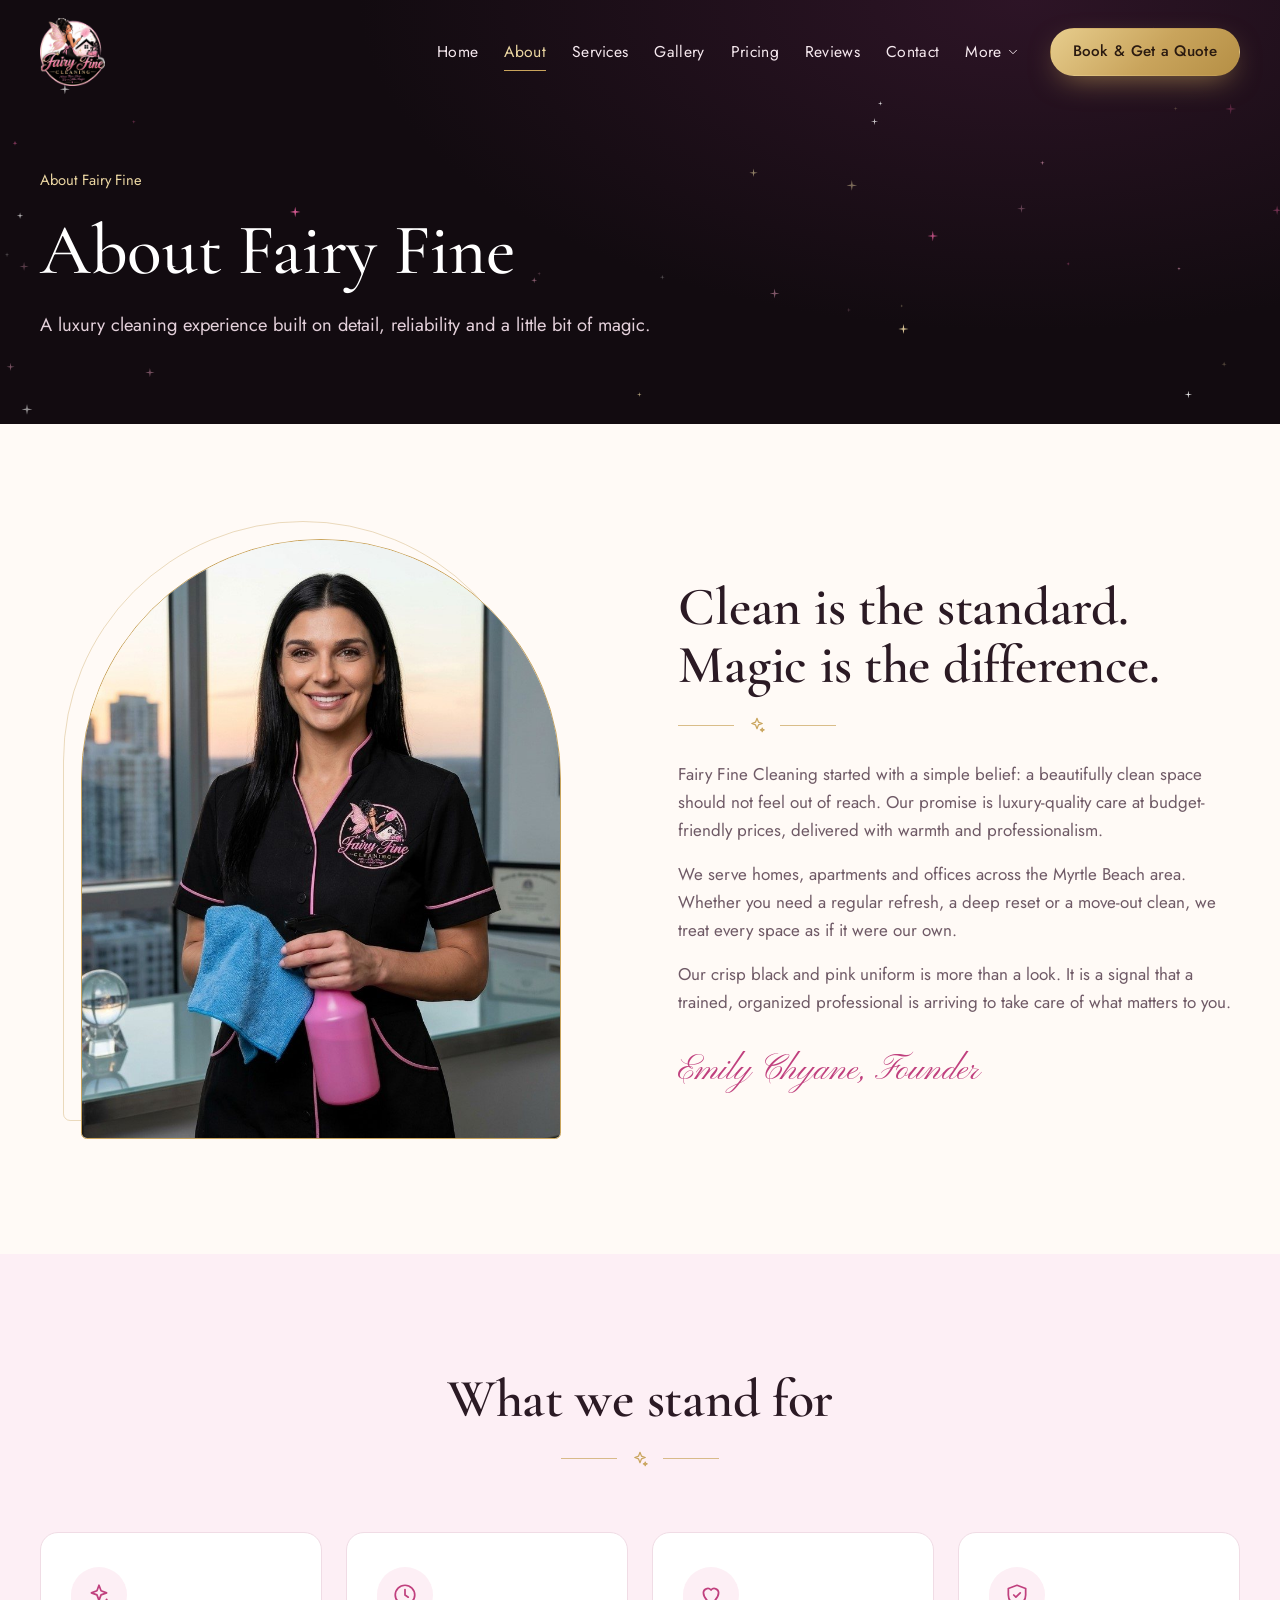
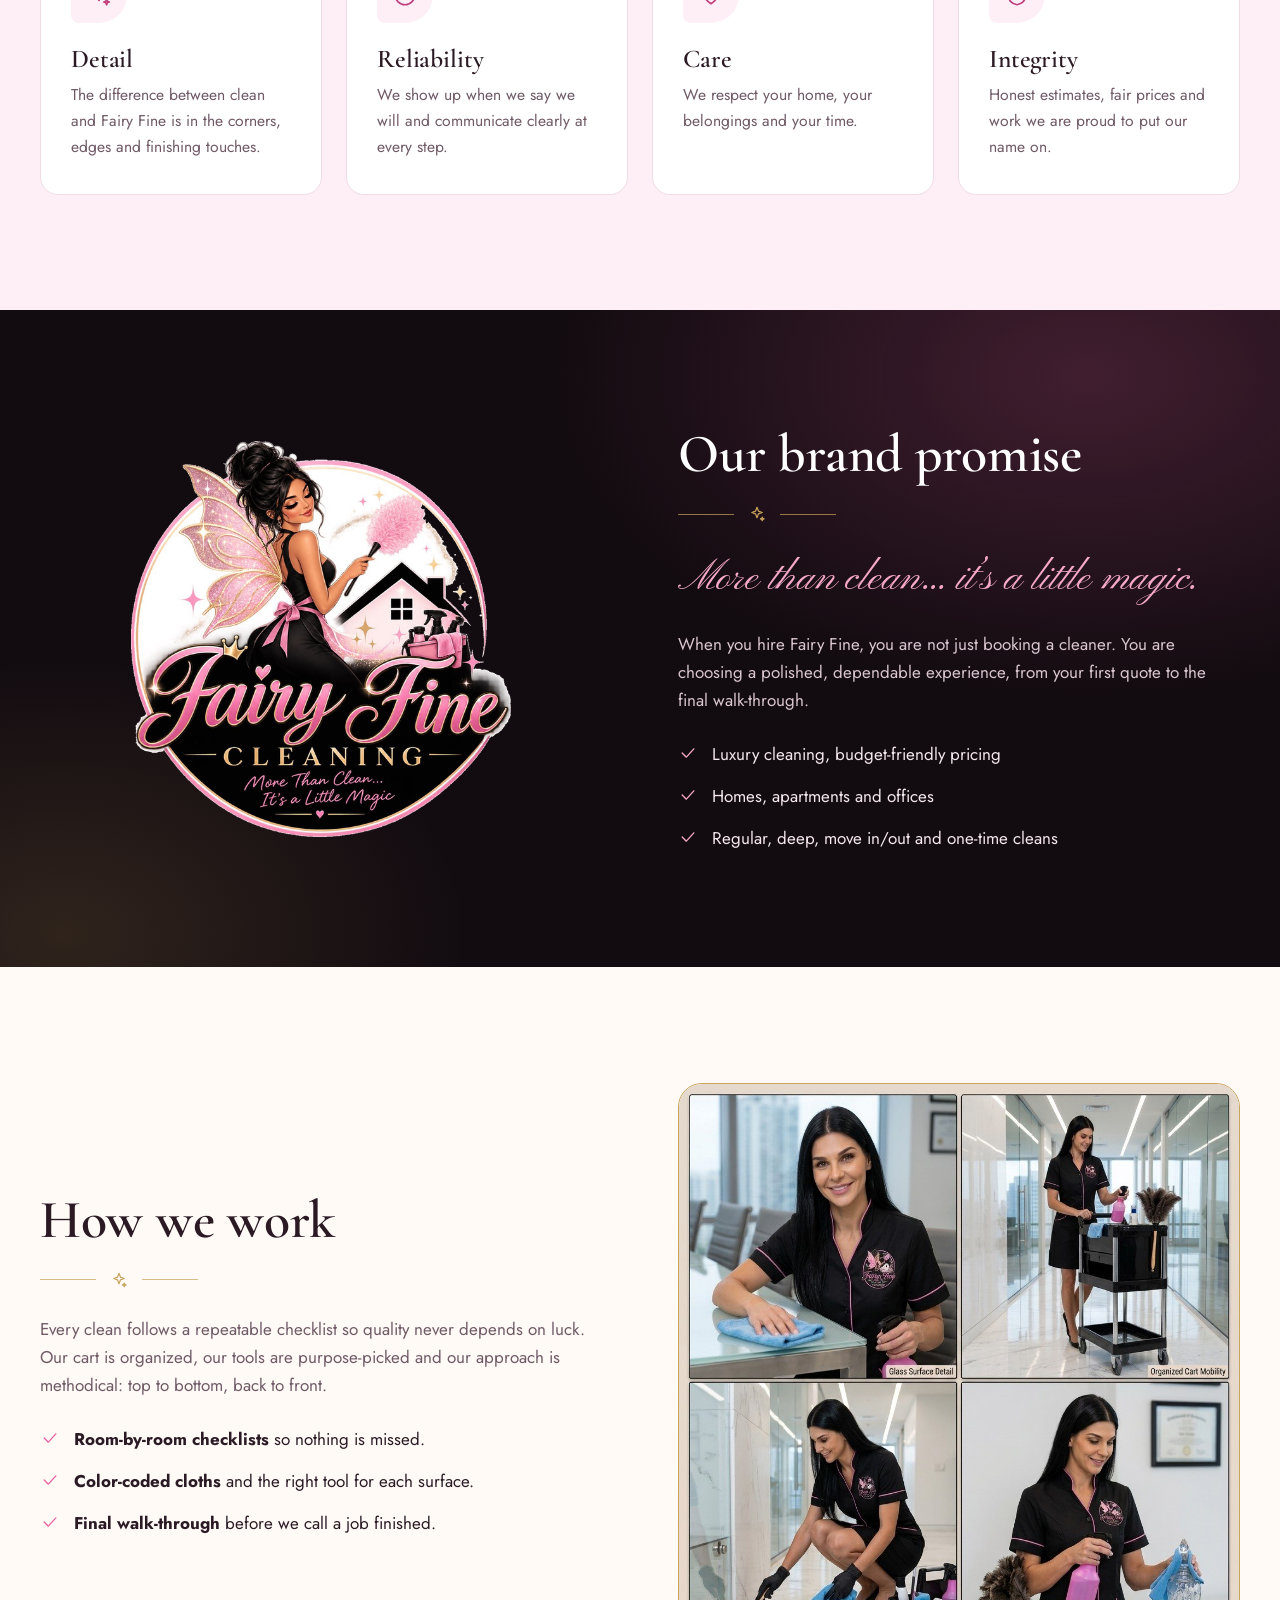
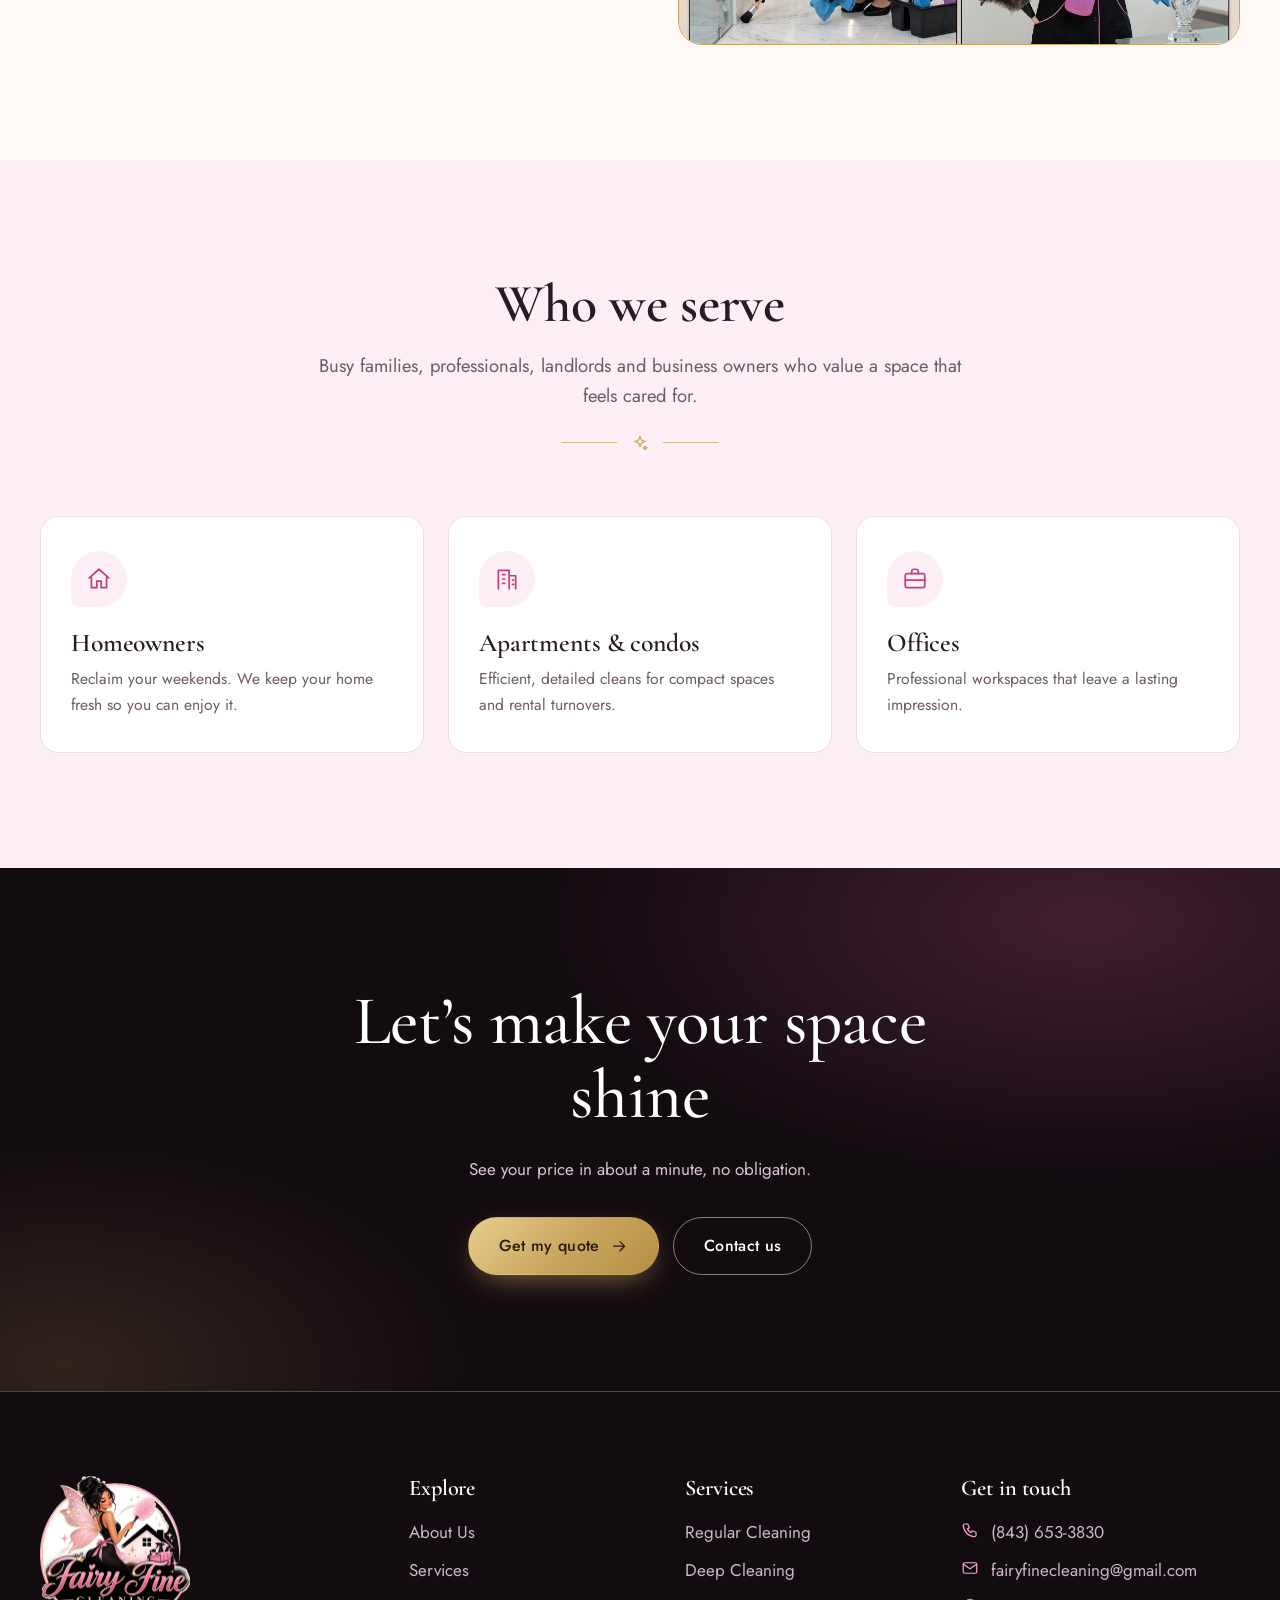
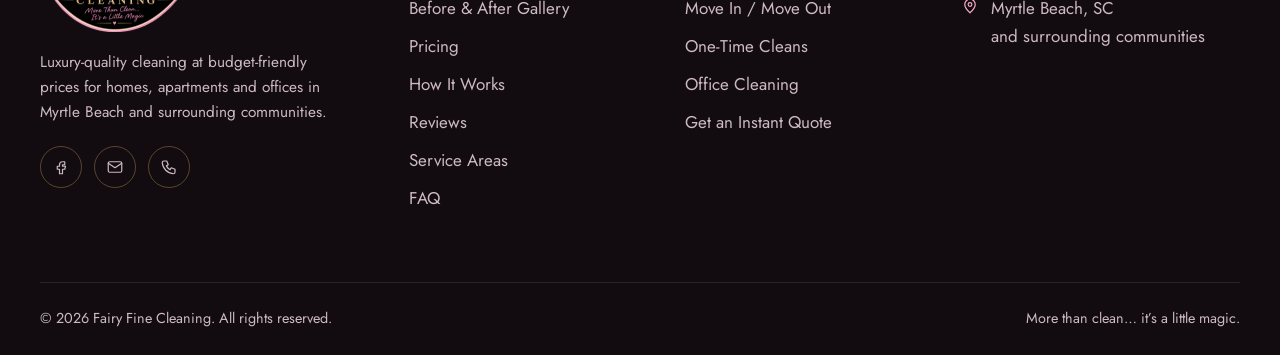
==== commit 5f0978b2: "remove the scroll buttons on mobile view, fix mobile hamburger menu" ====
--- a/about.html
+++ b/about.html
@@ -967,17 +967,7 @@
         ><span>More than clean… it’s a little magic.</span>
       </div>
     </footer>
-    <div class="mobile-cta">
-      <a
-        class="m-call"
-        href="tel:+18436533830"
-        >Call us</a
-      ><a
-        class="m-book"
-        href="book-quote.html"
-        >Get a quote</a
-      >
-    </div>
+
     <script src="js/config.js"></script>
     <script src="js/pricing.js"></script>
     <script src="js/main.js"></script>
--- a/css/styles.css
+++ b/css/styles.css
@@ -310,12 +310,25 @@
     padding 0.4s,
     box-shadow 0.4s;
 }
-.site-header.is-solid {
+/* The blur lives on a pseudo-element so it does not trap the fixed mobile menu */
+.site-header::before {
+  content: "";
+  position: absolute;
+  inset: 0;
+  z-index: -1;
   background: rgba(18, 11, 16, 0.94);
   backdrop-filter: blur(14px);
   -webkit-backdrop-filter: blur(14px);
+  box-shadow: 0 1px 0 var(--line);
+  opacity: 0;
+  transition: opacity 0.4s;
+  pointer-events: none;
+}
+.site-header.is-solid {
   padding: 8px 0;
-  box-shadow: 0 1px 0 var(--line);
+}
+.site-header.is-solid::before {
+  opacity: 1;
 }
 .nav-wrap {
   display: flex;
@@ -570,6 +583,11 @@
   font-weight: 500;
   line-height: 1.02;
 }
+@media (min-width: 921px) {
+  .hero__title {
+    white-space: wrap;
+  }
+}
 .hero__title .line {
   display: block;
 }
@@ -830,7 +848,16 @@
   .float-card--b {
     right: -14%;
   }
+  .hero__title {
+    text-align: center;
+  }
+  .hero__title .line {
+    display: block;
+  }
   .rotator {
+    display: block;
+    width: 100%;
+    min-width: 0 !important;
     text-align: center;
   }
   .rotator__word {
